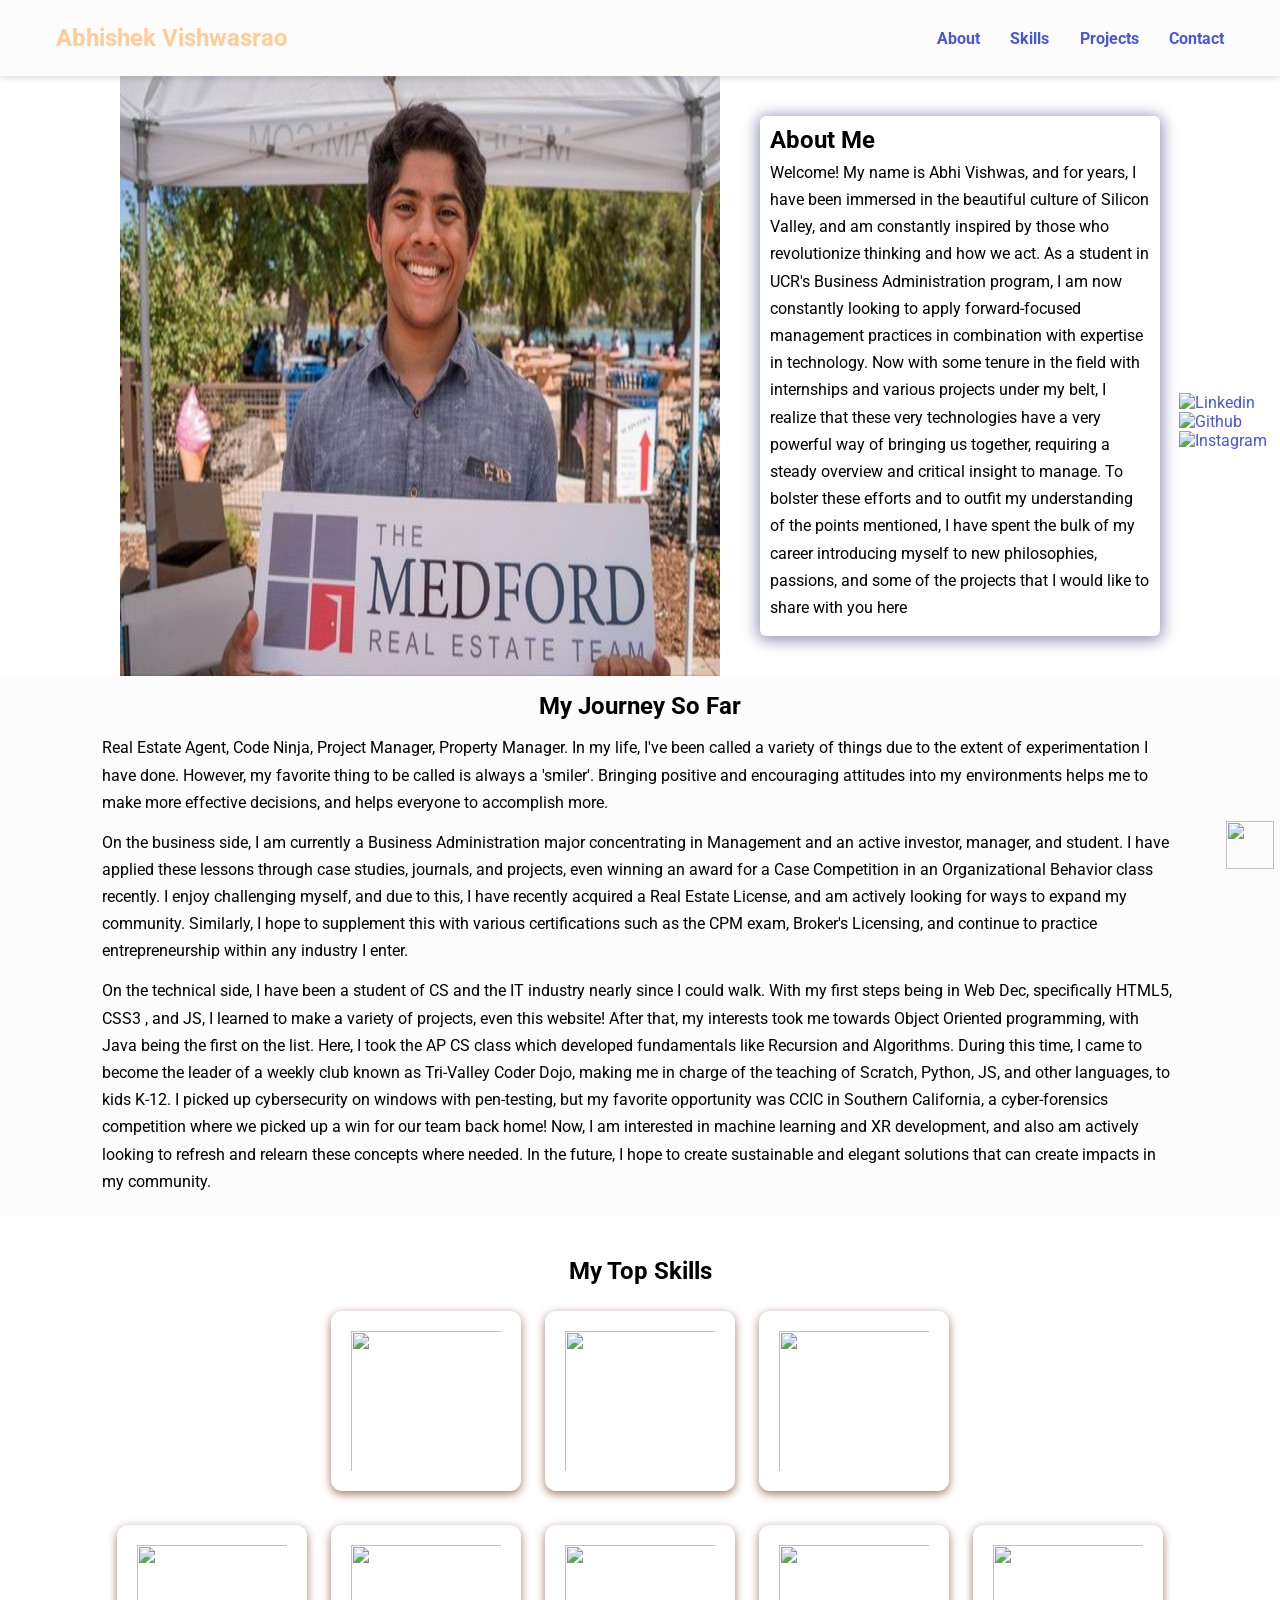
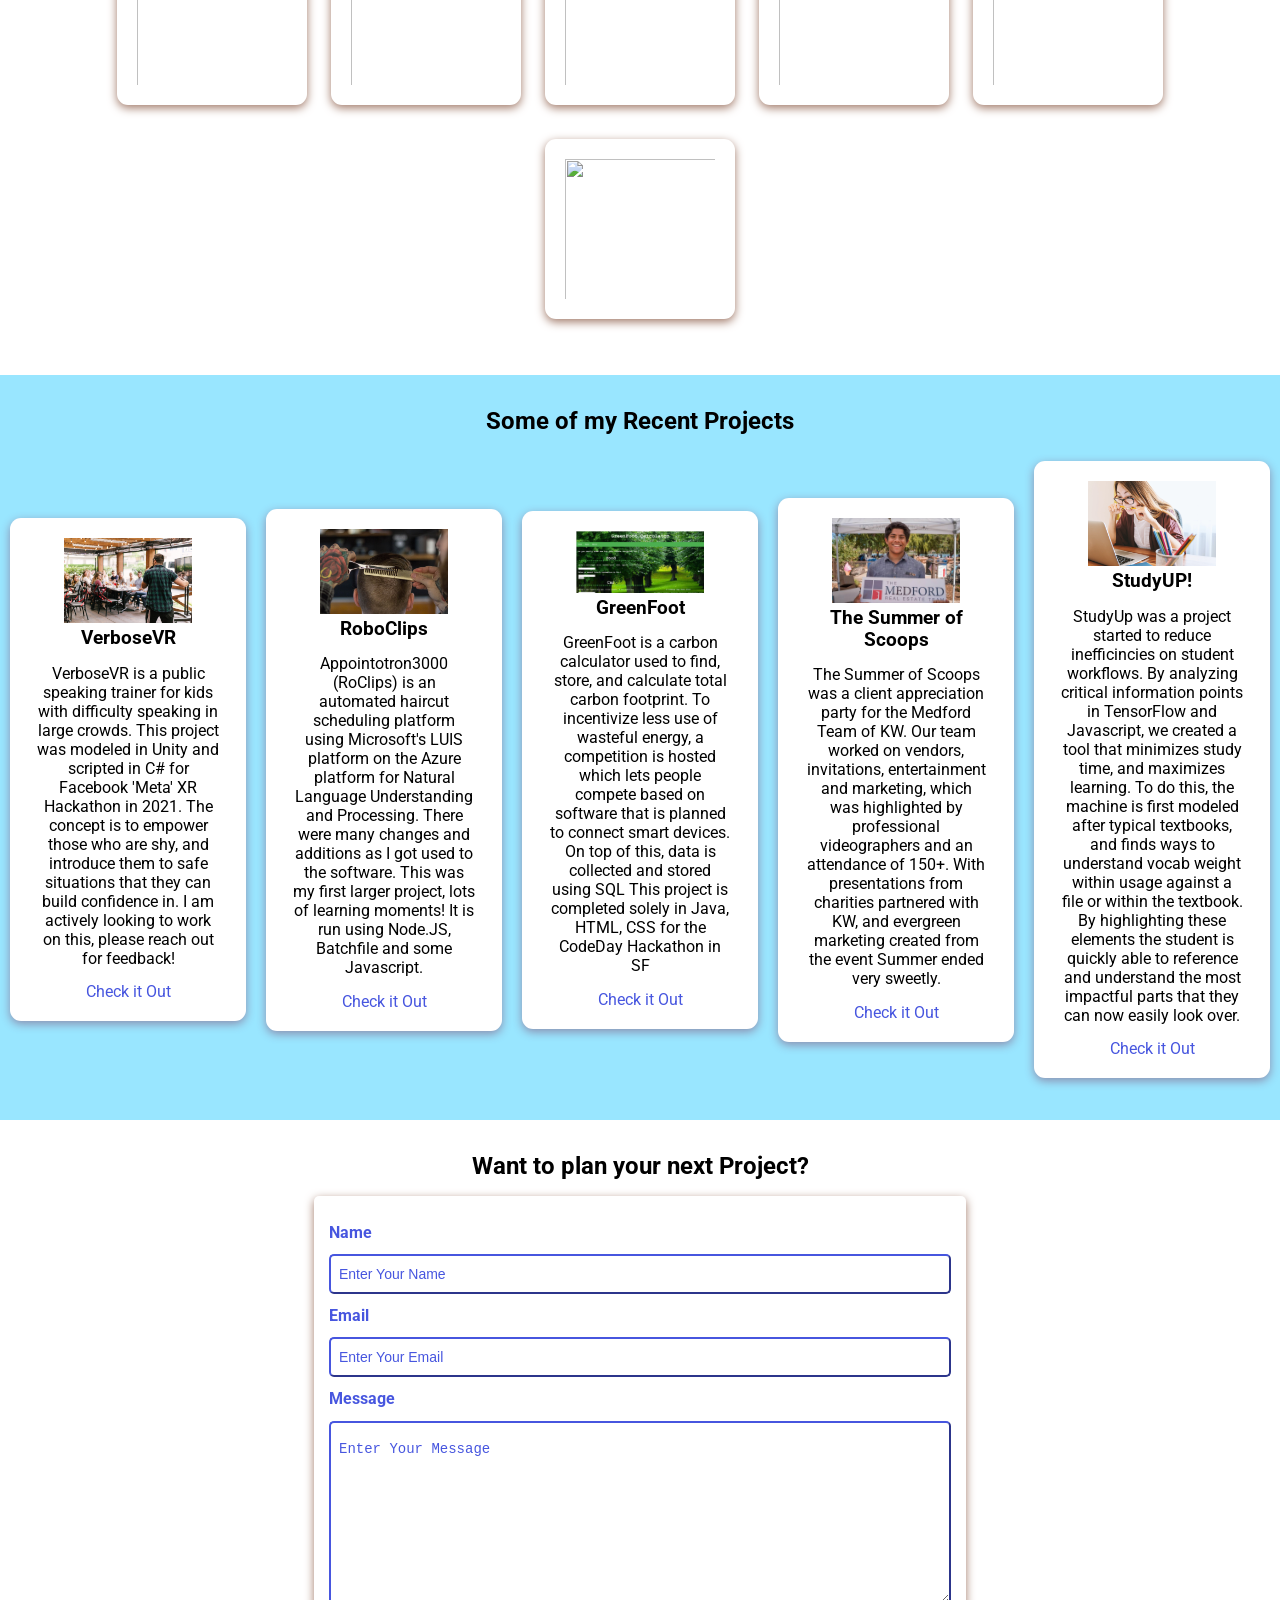
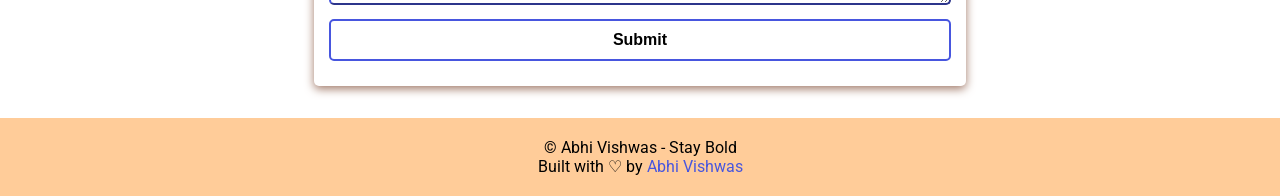
==== index.html @ b62ed326 "Update index.html" ====
<!DOCTYPE html>
<html lang="en">
  <head style="background-color:powderblue;>
    <meta charset="UTF-8" />
    <meta http-equiv="X-UA-Compatible" content="IE=edge" />
    <meta name="viewport" content="width=device-width, initial-scale=1.0" />
    <script src='https://kit.fontawesome.com/a076d05399.js' crossorigin='anonymous'></script>
    <script src="https://code.iconify.design/2/2.1.2/iconify.min.js"></script>

    <!--CSS Styles -->
    <link rel="stylesheet" href="assets/css/styles.css" />

    <!-- Favicons -->
    <link
      rel="apple-touch-icon"
      sizes="180x180"
      href="assets/icons/apple-touch-icon.png"
    />
    <link
      rel="icon"
      type="image/png"
      sizes = "32x32"
      href="assets/icons/ficon-32x32.png"
    />

    <!-- Animate CSS CDN -->
    <link
      rel="stylesheet"
      href="https://cdnjs.cloudflare.com/ajax/libs/animate.css/4.1.1/animate.min.css"
    />
    <title>Abhi Vishwas | Student @ UCR</title>
  </head>

  <body>
    <!-- Navbar -->
    <nav>
      <h1>Abhishek Vishwasrao</h1>
      <ul class="navigation">
        <li><a href="#about" class="nav-link">About</a></li>
        <li><a href="#skills" class="nav-link">Skills</a></li>
        <li><a href="#projects" class="nav-link">Projects</a></li>
        <li><a href="#contact" class="nav-link">Contact</a></li>
      </ul>
      <button class="burger-menu" id="burger-menu">
        <ion-icon class="bars" name="menu-outline"></ion-icon>
        <!-- <ion-icon class="times" name="close-outline"></ion-icon> -->
      </button>
    </nav>

    <!-- Hero Section -->
    <section class="hero" id="about">
      <img
        src="assets/images/meford.jpeg"
        alt="I wish you could see!"
        loading="lazy"
        class="hero-img"
      />
      <div class="bio animate__animated animate__shakeX">
        <h2 class="bio-title">About Me</h2>
        <p class="bio-text">
          Welcome! My name is Abhi Vishwas, and for years, I have been immersed in the beautiful culture of Silicon Valley, and am constantly inspired by those who revolutionize thinking and how we act. 
          As a student in UCR's Business Administration program, I am now constantly looking to apply forward-focused management practices in combination with expertise in technology. 
          Now with some tenure in the field with internships and various projects under my belt, I realize that these very technologies have a very powerful way of bringing us together, requiring a steady overview and critical insight to manage. 
          To bolster these efforts and to outfit my understanding of the points mentioned, I have spent the bulk of my career introducing myself to new philosophies, passions, and some of the projects that I would like to share with you here
        </p>
      </div>
    </section>

    <!-- More about -->
    <section class="more-about">
      <h2>My Journey So Far</h2>
      <p>
        Real Estate Agent, Code Ninja, Project Manager, Property Manager. In my life, I've been called a variety of things due to the extent of experimentation I have done.
        However, my favorite thing to be called is always a 'smiler'. Bringing positive and encouraging attitudes into my environments helps me to make more effective decisions, and helps everyone to accomplish more.  
      </p>
      <p>
        On the business side, I am currently a Business Administration major concentrating in Management and an active investor, manager, and student. 
        I have applied these lessons through case studies, journals, and projects, even winning an award for a Case Competition in an Organizational Behavior class recently. I enjoy challenging myself, and due to this, I have recently acquired a Real Estate License, and am actively looking for ways to expand my community. Similarly, I hope to supplement this with various certifications such as the CPM exam, Broker's Licensing, and continue to practice entrepreneurship within any industry I enter.

      </p>
      <p>
        On the technical side, I have been a student of CS and the IT industry nearly since I could walk. With my first steps being in 
        Web Dec, specifically HTML5, CSS3 , and JS, I learned to make a variety of projects, even this website! After that, my interests
        took me towards Object Oriented programming, with Java being the first on the list. Here, I took the AP CS class which 
        developed fundamentals like Recursion and Algorithms. During this time, I came to become the leader of a weekly club 
        known as Tri-Valley Coder Dojo, making me in charge of the teaching of Scratch, Python, JS, and other languages, to kids K-12.
        I picked up cybersecurity on windows with pen-testing, but my favorite opportunity was CCIC in Southern California, a cyber-forensics competition where we picked up a win for our team back home! 
        Now, I am interested in machine learning and XR development, and also am actively looking to refresh and relearn these concepts where needed. In the future, I hope to create sustainable and elegant solutions that can create impacts in my community.
  
      </p>
    </section>

    <!-- Skills section -->
    <section class="skills" id="skills">
      <h2 class="skill-header">My Top Skills</h2>

      <div class="skills-wrapper">
        <div class="first-set animate__animated animate__pulse">
                                                               
          <img
            src="assets/icons/icons8-html-5.svg"
            alt=""
            loading="lazy"
            class="icon icon-card" />
                                  
          <img
            src="https://img.icons8.com/color/144/000000/python--v2.png"
            alt= ""
            loading="lazy"
            class="icon icon-card" />
                                  
          <img
            src= "assets/icons/icons8-javascript.svg"
            alt=""
            loading="lazy"
            class="icon icon-card" />
        </div>

        <div class="second-set animate__animated animate__pulse">
          <img
            src= "assets/icons/icons8-bootstrap.svg"
            alt=""
            loading="lazy"
            class="icon icon-card" />
                                  
                                  
          <img
            src="https://img.icons8.com/dusk/128/000000/unity.png"
            alt= ""
            loading="lazy"
            class="icon icon-card" />
                                  
          <img
            src="https://img.icons8.com/color/144/000000/nodejs.png"
            alt= ""
            loading="lazy"
            class="icon icon-card" />                       
                                  
          <img
            src="assets/icons/icons8-git.svg"
            alt=""
            loading="lazy"
            class="icon icon-card" />
          
          <img
            src="https://img.icons8.com/external-inipagistudio-lineal-color-inipagistudio/64/000000/external-real-estate-town-neighborhood-inipagistudio-lineal-color-inipagistudio.png"
            alt=""
            loading="lazy"
            class="icon icon-card" />
                                  
          <img
            src="https://img.icons8.com/external-icongeek26-outline-gradient-icongeek26/64/000000/external-vr-technology-virtual-reality-icongeek26-outline-gradient-icongeek26.png"
            alt= ""
            loading="lazy"
            class="icon icon-card" />
              
        </div>
      </div>
    </section>

    <!-- Projects section -->
    <section class="projects" id="projects">
      <h2 class="projects-title">Some of my Recent Projects</h2>
      <div class="projects-container">
        
        <div class="project-container project-card">
          <img
            src="assets/images/verbose.jpg"
            alt="expense-tracker"
            loading="lazy"
            class="project-pic"
          />
          <h3 class="project-title">VerboseVR</h3>
          <p class="project-details">
            VerboseVR is a public speaking trainer for kids with difficulty 
            speaking in large crowds. This project was modeled in Unity and 
            scripted in C# for Facebook 'Meta' XR Hackathon in 2021. The concept
            is to empower those who are shy, and introduce them to safe situations that they can 
            build confidence in. I am actively looking to work on this, please reach out for feedback!
          </p>
          <a href="https://github.com/AbhiVishwas/VerboseVr" target="_blank" class="project-link">Check it Out</a>
        </div>
        
        <div class="project-container project-card">
          <img
            src="assets/images/roclips.jpg"
            alt="netflic-clone"
            loading="lazy"
            class="project-pic"
          />
          <h3 class="project-title">RoboClips</h3>
          <p class="project-details">
            Appointotron3000 (RoClips) is an automated haircut scheduling platform using 
            Microsoft's LUIS platform on the Azure platform for Natural Language Understanding
            and Processing. There were many changes and additions as I got used to the software.
            This was my first larger project, lots of learning moments! It is run using Node.JS, Batchfile and some Javascript. 
          </p>
          <a href="https://github.com/AbhiVishwas/Appointotron3000" target="_blank" class="project-link">Check it Out</a>
        </div>
        
        <div class="project-container project-card">
          <img
            src="assets/images/greenfoot.png"
            alt="greeny-earth"
            loading="lazy"
            class="project-pic"
          />
          <h3 class="project-title">GreenFoot</h3>
          <p class="project-details">
            GreenFoot is a carbon calculator used to find, store, and 
            calculate total carbon footprint. To incentivize less use
            of wasteful energy, a competition is hosted which lets people
            compete based on software that is planned to connect smart devices. On top of this, data is collected and stored using SQL
            This project is completed solely in Java, HTML, CSS for the CodeDay Hackathon in SF
          </p>
          <a href="https://github.com/AbhiVishwas/GreenFoot" target="_blank" class="project-link">Check it Out</a>
          </div>
        
          <div class="project-container project-card">
          <img
            src="assets/images/meford.jpeg"
            alt="Medford Team, Click Link!"
            loading="lazy"
            class="project-pic"
          />
          <h3 class="project-title">The Summer of Scoops</h3>
          <p class="project-details">
            The Summer of Scoops was a client appreciation party for the Medford Team of KW.
            Our team worked on vendors, invitations, entertainment and marketing, which was highlighted by professional videographers and an attendance of 150+.
            With presentations from charities partnered with KW, and evergreen marketing created from the event
            Summer ended very sweetly.
          </p>
          <a href="https://vimeo.com/357138517" target="_blank" class="project-link">Check it Out</a>
          </div>
                                                                                    
          <div class="project-container project-card">
          <img
            src="assets/images/studyup.jpg"
            alt="studyup!"
            loading="lazy"
            class="project-pic"
          />
          <h3 class="project-title">StudyUP!</h3>
          <p class="project-details">
            StudyUp was a project started to reduce inefficincies on student workflows. By analyzing critical information points 
            in TensorFlow and Javascript, we created a tool that minimizes study time, and maximizes learning. To do this, the machine 
            is first modeled after typical textbooks, and finds ways to understand vocab weight within usage against a file or within the textbook. By highlighting these elements
            the student is quickly able to reference and understand the most impactful parts that they can now easily look over.                     
          </p>
          <a href="https://github.com/AbhiVishwas/StudyUp" target="_blank" class="project-link">Check it Out</a>
          </div>                                                                          
                                                                                    
      </div>
    </section>

    <!-- Contact section -->
    <section class="contact" id="contact">
      <h2>Want to plan your next Project?</h2>
      <div class="contact-form-container">
        <div class="contact-form">
          <form action="https://formspree.io/f/xyylnggw" method="POST">
            <div class="form-control">
              <label for="name">Name</label>
              <input
                type="text"
                id="name"
                name="sender-name"
                placeholder="Enter Your Name"
                class="input-field"
                required
              />
            </div>
            <div class="form-control">
              <label for="email">Email</label>
              <input
                type="email"
                id="email"
                name="sender-email"
                placeholder="Enter Your Email"
                class="input-field"
                required
              />
            </div>
            <div class="form-control">
              <label for="message">Message</label>
              <textarea
                id="message"
                cols="60"
                rows="10"
                placeholder="Enter Your Message"
                name="message"
                class="input-field"
                required
              ></textarea>
            </div>
            <input
              type="submit"
              value="Submit"
              id="submit-btn"
              class="submit-btn"
            />
          </form>
        </div>
      </div>
    </section>

    <!-- Social accounts - Fixed to the right -->
    <div class="socials">
      
      <a href="https://www.linkedin.com/in/abhivishwas/" target="_blank"
        ><img
          src="assets/icons/icons8-linkedin-circled.gif"
          alt="Linkedin"
          loading="lazy"
          class="socicon"
      /></a>
      <a href="https://github.com/AbhiVishwas" target="_blank"
        ><img src="assets/icons/icons8-github.gif" alt="Github" class="socicon"
      /></a>
      <a href="https://www.instagram.com/abhiisking80/" target="_blank"
        ><img
          src="assets/icons/icons8-instagram.gif"
          alt="Instagram"
          loading="lazy"
          class="socicon"
      /></a>
      
    </div>
    

    <!-- Scroll to top -->
    <i class="scroll-up" id="scroll-up"
      ><img
        src="assets/icons/icons8-upward-arrow.gif"
        class="socicon up-arrow"
        alt=""
    /></i>

    <!-- Footer section -->
    <footer>
      <p class="copy">&copy; Abhi Vishwas - Stay Bold</p>
      <p class="copy">
        Built with &#x2661; by
        <a href="https://abhivishwas.github.io/#" target="_blank"
          >Abhi Vishwas</a
        >
      </p>
    </footer>

    <!-- Website scripts -->
    <script src="assets/js/app.js"></script>

    <!-- Ion icons scripts -->
    <script
      type="module"
      src="https://unpkg.com/ionicons@5.5.2/dist/ionicons/ionicons.esm.js"
    ></script>
    <script
      nomodule
      src="https://unpkg.com/ionicons@5.5.2/dist/ionicons/ionicons.js"
    ></script>
  </body>
</html>
---- assets/css/styles.css ----
@import url("https://fonts.googleapis.com/css2?family=Roboto:ital,wght@0,400;0,900;1,700&display=swap");

/* Variables */
:root {
  --font-family: "Roboto", sans-serf;
  --normal-font: 400;
  --bold-font: 700;
  --bolder-font: 900;
  --bg-color: #fcfcfc;
  --primary-color: #4756df;
  --secondary-color: #ff7235;
  --primary-shadow: #8b8eaf;
  --secondary-shadow: #a17a69;
  --bottom-margin: 0.5rem;
  --bottom-margin-2: 1rem;
  --line-height: 1.7rem;
  --transition: 0.3s;
}
/* Variables end */

html {
  scroll-behavior: smooth;
}

/* CSS Resets */
* {
  margin: 0;
  padding: 0;
  box-sizing: border-box;
  /* border: 2px solid red; */
}

ul {
  list-style-type: none;
}

a {
  text-decoration: none;
  color: var(--primary-color);
}

a:hover {
  color: var(--secondary-color);
}

body {
  font-family: var(--font-family);
}

section {
  /* max-width: 1100px;
  margin: auto; */
}

/* CSS Resets end */

/* Navbar */
nav {
  position: sticky;
  top: 0;
  left: 0;
  z-index: 1;
  display: flex;
  align-items: center;
  justify-content: space-between;
  padding: 1.5rem 3.5rem;
  background-color: var(--bg-color);
  box-shadow: 0 3px 5px rgba(0, 0, 0, 0.1);
}

nav h1 {
  color: #ffcc99;
}

nav a {
  color: var(--primary-color);
  transition: var(--transition);
}
nav a:hover {
  color: var(--secondary-color);
  border-bottom: 2px solid var(--secondary-color);
}

nav ul {
  display: flex;
  gap: 1.9rem;
}

nav ul li {
  font-weight: var(--bold-font);
}

.burger-menu {
  color: var(--primary-color);
  font-size: 2rem;
  border: 0;
  background-color: transparent;
  cursor: pointer;
  display: none;
}
/* Navbar ends */

/* Hero section */
.hero {
  display: flex;
  align-items: center;
  justify-content: center;
  gap: 2.5rem;
  max-width: 68.75rem;
  margin: auto;
}

.hero img {
  height: 37.5rem;
  width: 37.5rem;
}

.bio {
  width: 25rem;
  padding: 0.625rem;
  border-radius: 6px;
  box-shadow: 0px 2px 15px 2px var(--primary-shadow);
}

.bio h1 {
  margin-bottom: var(--bottom-margin);
}

.bio p {
  line-height: var(--line-height);
  padding: 0.3rem 0;
}
/* Hero section ends */

/* More about */
.more-about {
  background-color: var(--bg-color);
  padding: 1rem 6rem;
}

.more-about h2 {
  margin-bottom: var(--bottom-margin);
  text-align: center;
}

.more-about p {
  line-height: var(--line-height);
  padding: 0.4rem;
}
/* More about ends */

/* Skills section */
.skills {
  max-width: 68.75rem;
  margin: auto;
  text-align: center;
  margin-top: 2.5rem;
}

.skill-header {
  margin-bottom: 1rem;
}

.skills-wrapper img {
  padding: 1.25rem;
}

.icon {
  width: 11.875rem;
  height: 11.25rem;
}
/* Skills section ends */

/* Projects section */
.projects {
  background-color: #99e6ff;
  padding: 32px 0;
  margin-top: 2rem;
}

.project-pic {
  width: 65%;
  height: 60%;
}

.projects-container {
  display: flex;
  align-items: center;
  justify-content: center;
}

.projects-title {
  text-align: center;
  margin-bottom: 1rem;
}

.project-container {
  text-align: center;
  width: 21.875rem;
  padding: 1rem;
}

.project-container p {
  padding: 0.4rem;
}

.project-title {
  margin-bottom: var(--bottom-margin);
}

.project-details {
  margin-bottom: var(--bottom-margin);
}

/* Projects section ends */

/* Contacts section */
.contact {
  margin-top: 2rem;
}

.contact h2 {
  text-align: center;
  margin-bottom: var(--bottom-margin-2);
}

.contact-form-container {
  max-width: 40.75rem;
  margin: 0 auto;
  padding: 0.938rem;
  border-radius: 5px;
  box-shadow: 0 3px 10px var(--secondary-shadow);
}

.contact-form-container label {
  line-height: 2.7em;
  font-weight: var(--bold-font);
  color: var(--primary-color);
}

.contact-form-container textarea {
  min-height: 6.25rem;
  font-size: 14px;
}

.contact-form-container .input-field {
  width: 100%;
  padding-top: 10px;
  padding-bottom: 10px;
  border-radius: 5px;
  border: none;
  border: 2px outset var(--primary-color);
  font-size: 0.875rem;
  outline: none;
}

.input-field::placeholder {
  padding: 0.5rem;
  color: var(--primary-color);
}

.submit-btn {
  width: 100%;
  padding: 10px;
  margin: 10px 0;
  background-color: #fff;
  border: 2px solid var(--primary-color);
  border-radius: 5px;
  font-size: 1rem;
  font-weight: var(--bold-font);
  transition: var(--transition);
}

.submit-btn:hover {
  background-color: var(--primary-color);
  border: 2px solid var(--primary-color);
  cursor: pointer;
}
/* Contacts section ends */

/* Social buttons */
.socials {
  display: flex;
  flex-direction: column;
  position: fixed;
  right: 1%;
  bottom: 50%;
}

.socicon {
  width: 2rem;
  height: 2rem;
}
/* Social button ends */

/* Scroll to top button */
.scroll-up {
  position: fixed;
  right: 0.5%;
  bottom: 3%;
  cursor: pointer;
}

.up-arrow {
  width: 3rem;
  height: 3rem;
}
/* Scroll to top button ends */

/* Footer section */
footer {
  background-color: #ffcc99;
  padding: 1.25rem;
  text-align: center;
  margin: 2rem 0 0;
}
/* Footer section ends */

/* General (utilities) */
.icon-card {
  background-color: #fff;
  border-radius: 11px;
  box-shadow: 0 3px 10px var(--secondary-shadow);
  padding: 20px;
  margin: 10px;
}

.project-card {
  background-color: #fff;
  border-radius: 11px;
  box-shadow: 0 3px 10px var(--primary-shadow);
  padding: 20px;
  margin: 10px;
}

/* Media queries for responsiveness */
@media screen and (max-width: 720px) {
  nav {
    padding: 1.5rem 1rem;
  }
  nav ul {
    position: fixed;
    background-color: var(--bg-color);
    flex-direction: column;
    top: 86px;
    left: 10%;
    width: 80%;
    text-align: center;
    transform: translateX(120%);
    transition: transform 0.5s ease-in;
  }

  nav ul li {
    margin: 8px;
  }

  .burger-menu {
    display: block;
  }

  nav ul.show {
    transform: translateX(0);
  }

  .hero {
    margin-top: -4rem;
    flex-direction: column;
    gap: 0;
  }

  .hero img {
    height: 37.5rem;
    width: 30rem;
  }

  .bio {
    margin-top: -7rem;
    width: 20.5rem;
  }

  .more-about {
    margin-top: 2rem;
    padding: 1rem 3.5rem;
  }

  .more-about h2 {
    text-align: center;
  }

  .more-about p {
    text-align: justify;
  }

  .icon {
    width: 5.875rem;
    height: 5.25rem;
  }

  .projects-container {
    flex-direction: column;
  }

  .project-container {
    width: 20.875rem;
  }

  .contact-form-container {
    max-width: 23.75rem;
  }
}

@media screen and (max-width: 420px) {
  .hero img {
    height: 37.5rem;
    width: 23rem;
  }

  .bio {
    width: 18.3rem;
  }

  .project-container {
    width: 17.875rem;
  }

  .contact-form-container {
    max-width: 17.75rem;
  }
}
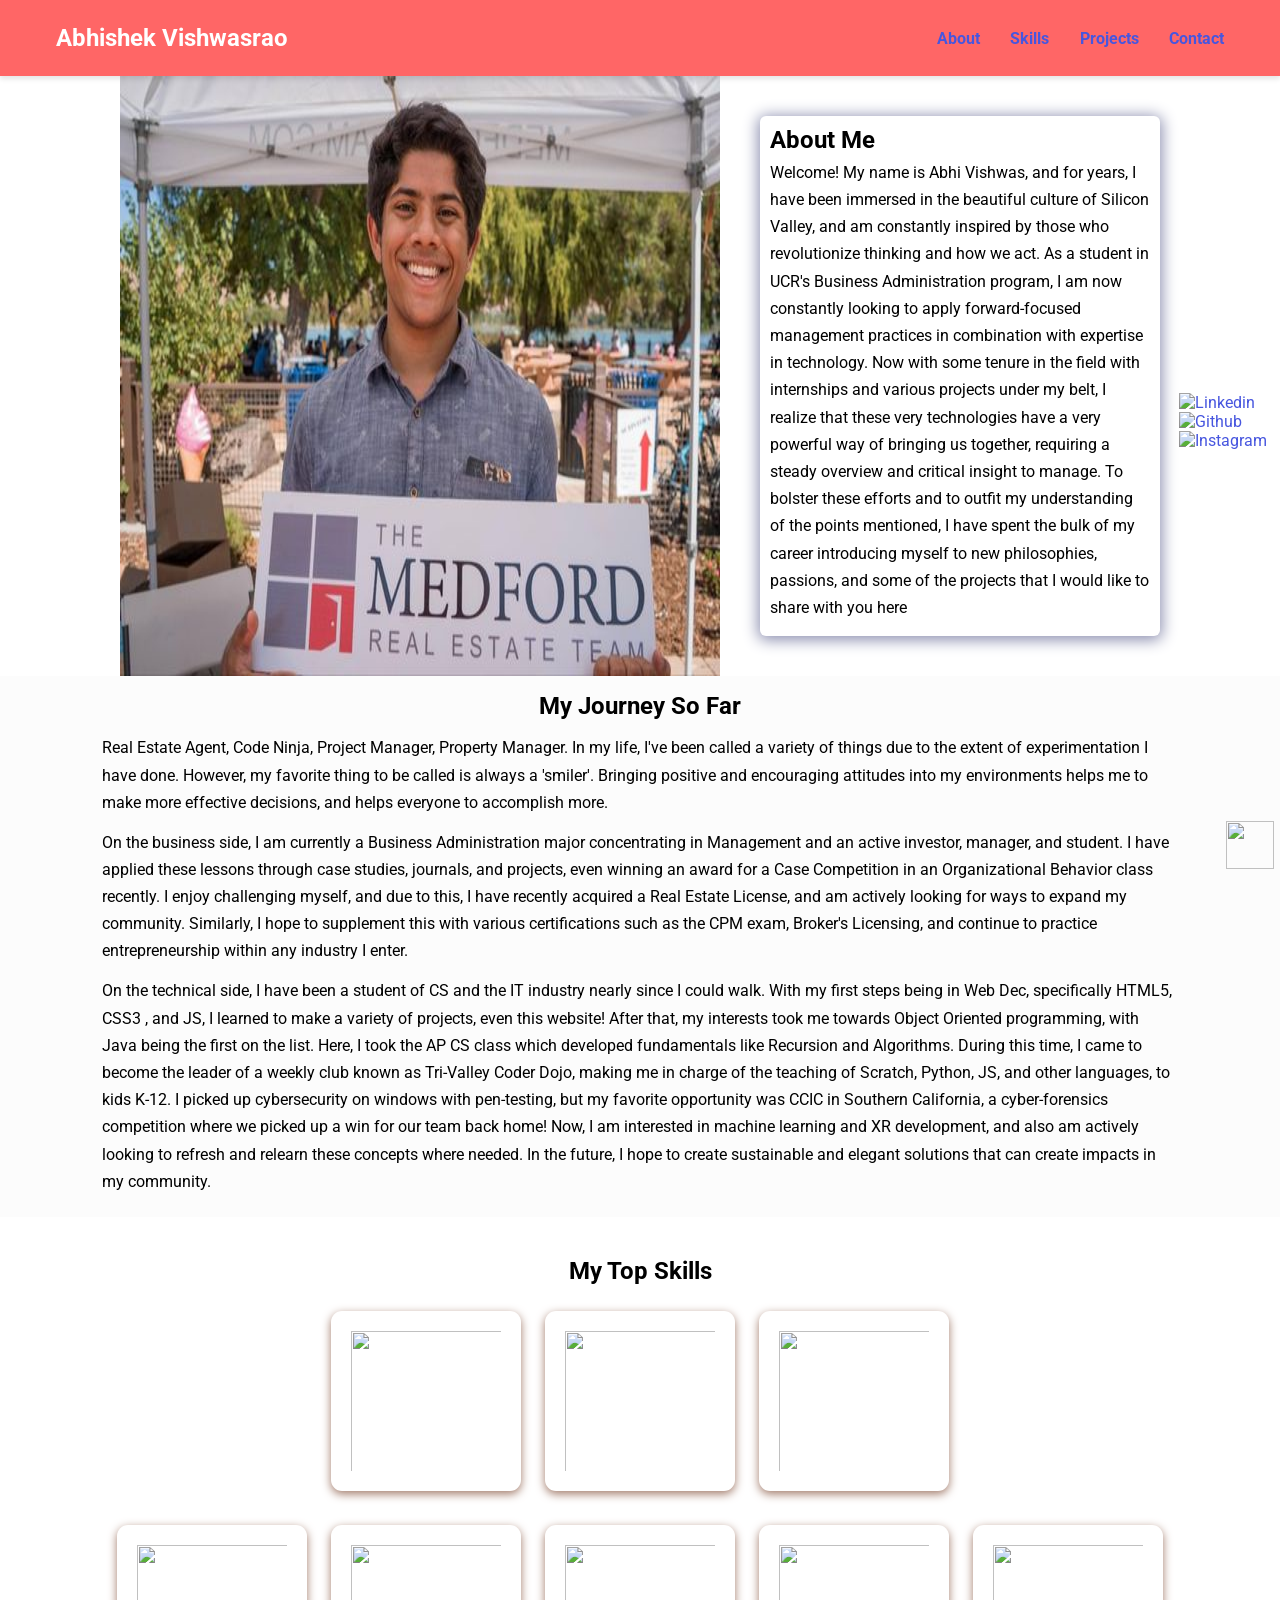
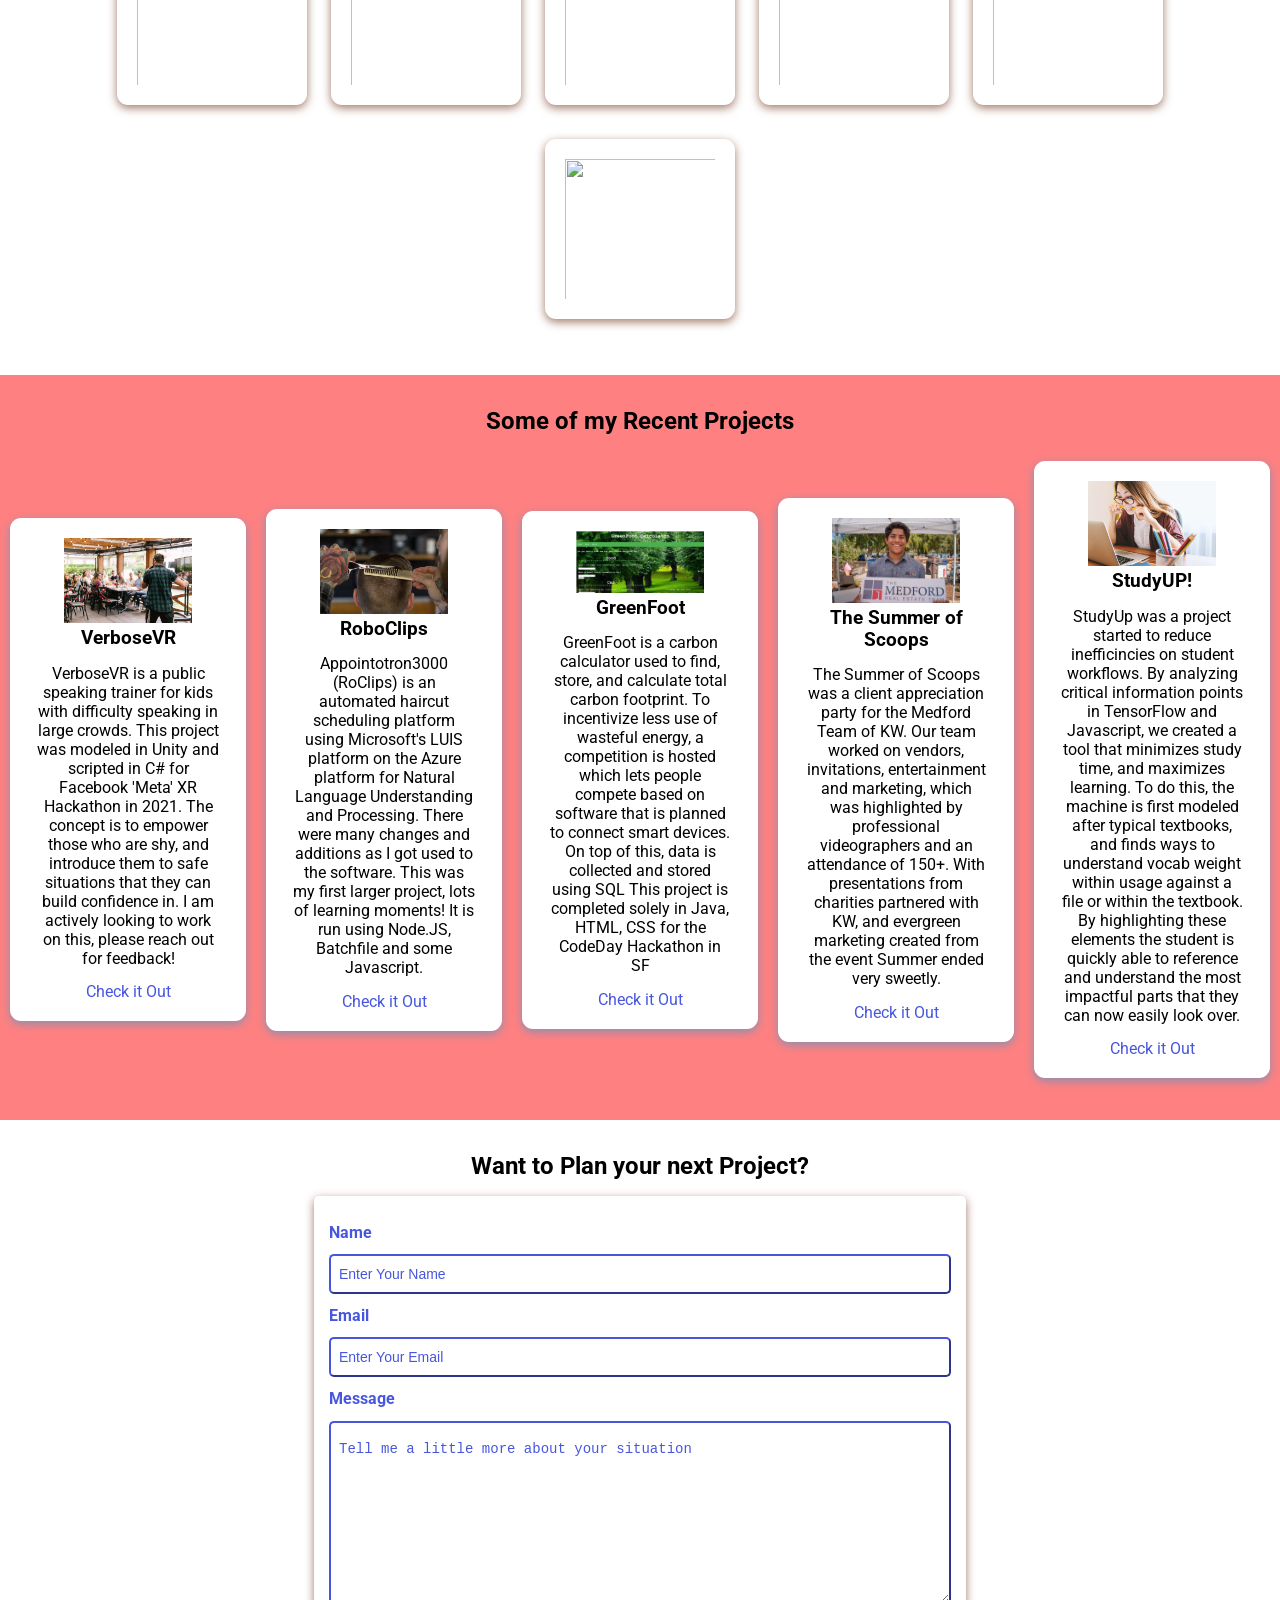
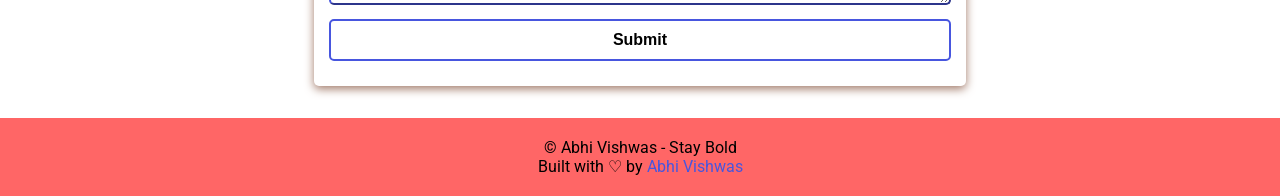
==== commit e9413142: "Update index.html" ====
--- a/index.html
+++ b/index.html
@@ -255,10 +255,10 @@
 
     <!-- Contact section -->
     <section class="contact" id="contact">
-      <h2>Want to plan your next Project?</h2>
+      <h2>Want to Plan your next Project?</h2>
       <div class="contact-form-container">
         <div class="contact-form">
-          <form action="https://formspree.io/f/xyylnggw" method="POST">
+          <form action="https://formspree.io/f/mgedaoao" method="POST">
             <div class="form-control">
               <label for="name">Name</label>
               <input
@@ -287,7 +287,7 @@
                 id="message"
                 cols="60"
                 rows="10"
-                placeholder="Enter Your Message"
+                placeholder="Tell me a little more about your situation"
                 name="message"
                 class="input-field"
                 required
--- a/assets/css/styles.css
+++ b/assets/css/styles.css
@@ -64,12 +64,12 @@
   align-items: center;
   justify-content: space-between;
   padding: 1.5rem 3.5rem;
-  background-color: var(--bg-color);
+  background-color: #ff6666;
   box-shadow: 0 3px 5px rgba(0, 0, 0, 0.1);
 }
 
 nav h1 {
-  color: #ffcc99;
+  color: #ffffff;
 }
 
 nav a {
@@ -173,7 +173,7 @@
 
 /* Projects section */
 .projects {
-  background-color: #99e6ff;
+  background-color: #ff8080;
   padding: 32px 0;
   margin-top: 2rem;
 }
@@ -309,7 +309,7 @@
 
 /* Footer section */
 footer {
-  background-color: #ffcc99;
+  background-color: #ff6666;
   padding: 1.25rem;
   text-align: center;
   margin: 2rem 0 0;
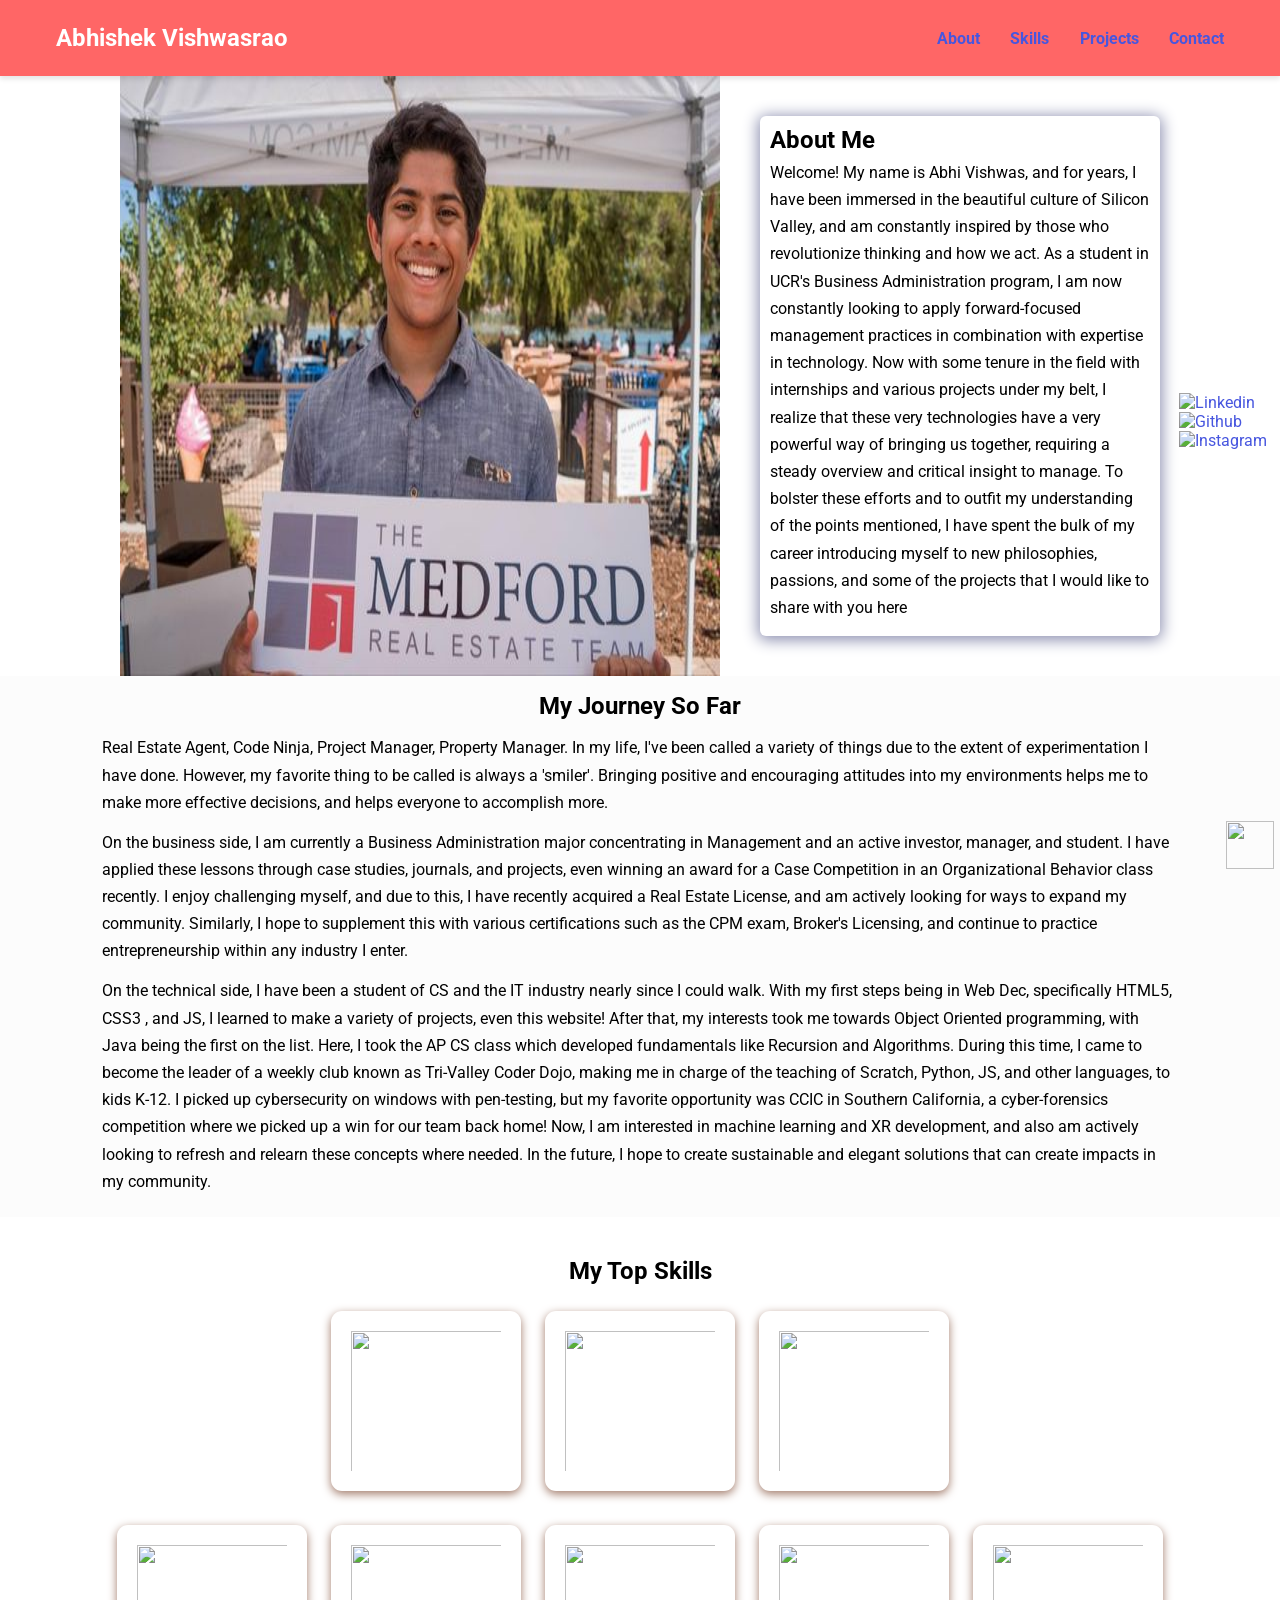
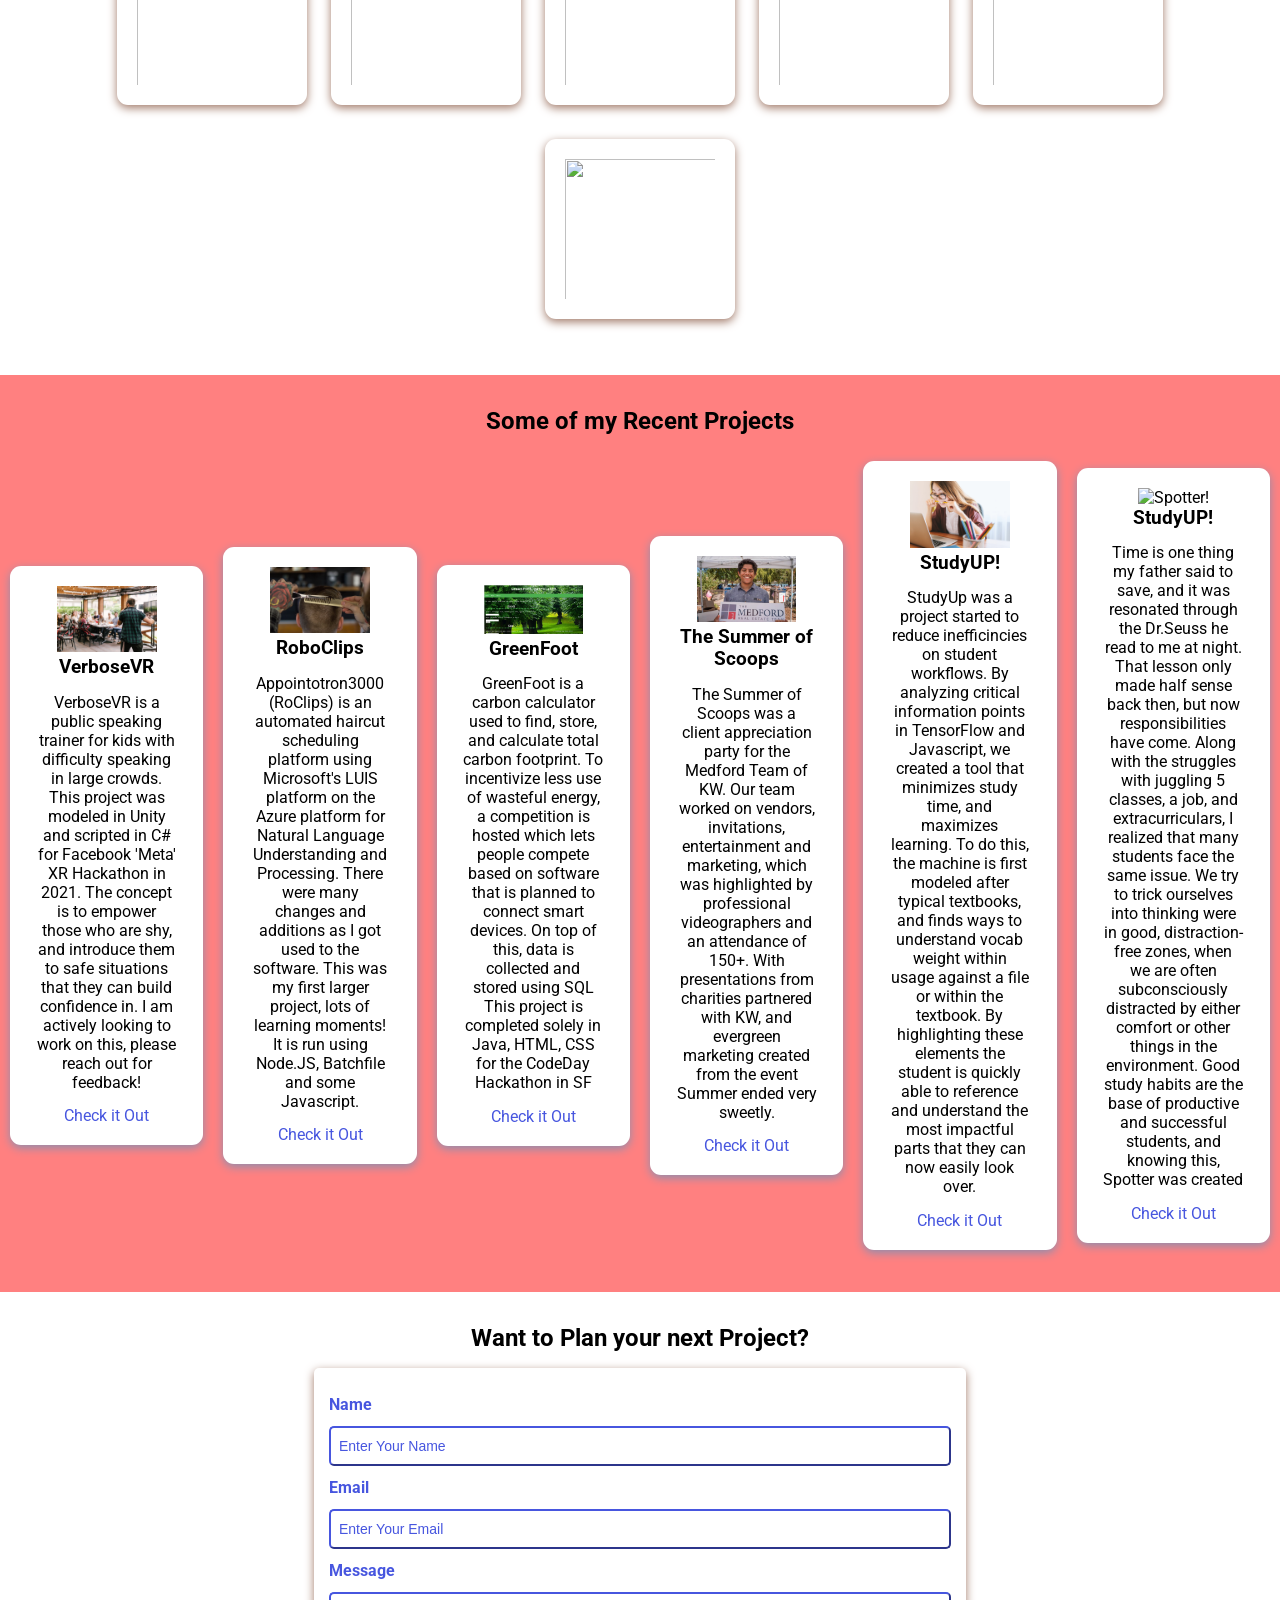
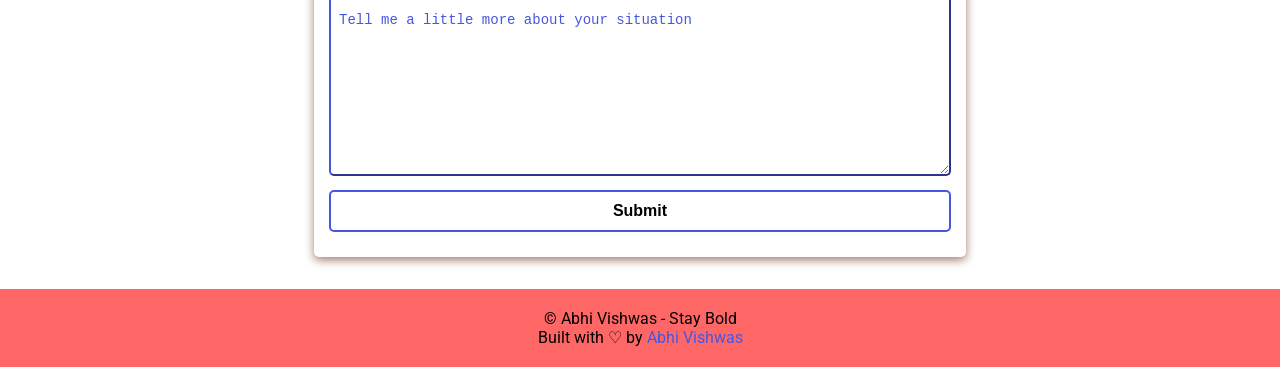
==== commit 7090addc: "Update index.html" ====
--- a/index.html
+++ b/index.html
@@ -248,7 +248,22 @@
             the student is quickly able to reference and understand the most impactful parts that they can now easily look over.                     
           </p>
           <a href="https://github.com/AbhiVishwas/StudyUp" target="_blank" class="project-link">Check it Out</a>
-          </div>                                                                          
+          </div>  
+         
+                                                                                               <div class="project-container project-card">
+          <img
+            src="assets/images/spotter.png"
+            alt="Spotter!"
+            loading="lazy"
+            class="project-pic"
+          />
+          <h3 class="project-title">StudyUP!</h3>
+          <p class="project-details">
+            Time is one thing my father said to save, and it was resonated through the Dr.Seuss he read to me at night. That lesson only made half sense back then, but now responsibilities have come. Along with the struggles with juggling 5 classes, a job, and extracurriculars, I realized that many students face the same issue. We try to trick ourselves into thinking were in good, distraction-free zones, when we are often subconsciously distracted by either comfort or other things in the environment. 
+            Good study habits are the base of productive and successful students, and knowing this, Spotter was created                    
+          </p>
+          <a href="https://app.flutterflow.io/run/ckyAOXlTRfjIbiOM3784" target="_blank" class="project-link">Check it Out</a>
+          </div>   
                                                                                     
       </div>
     </section>
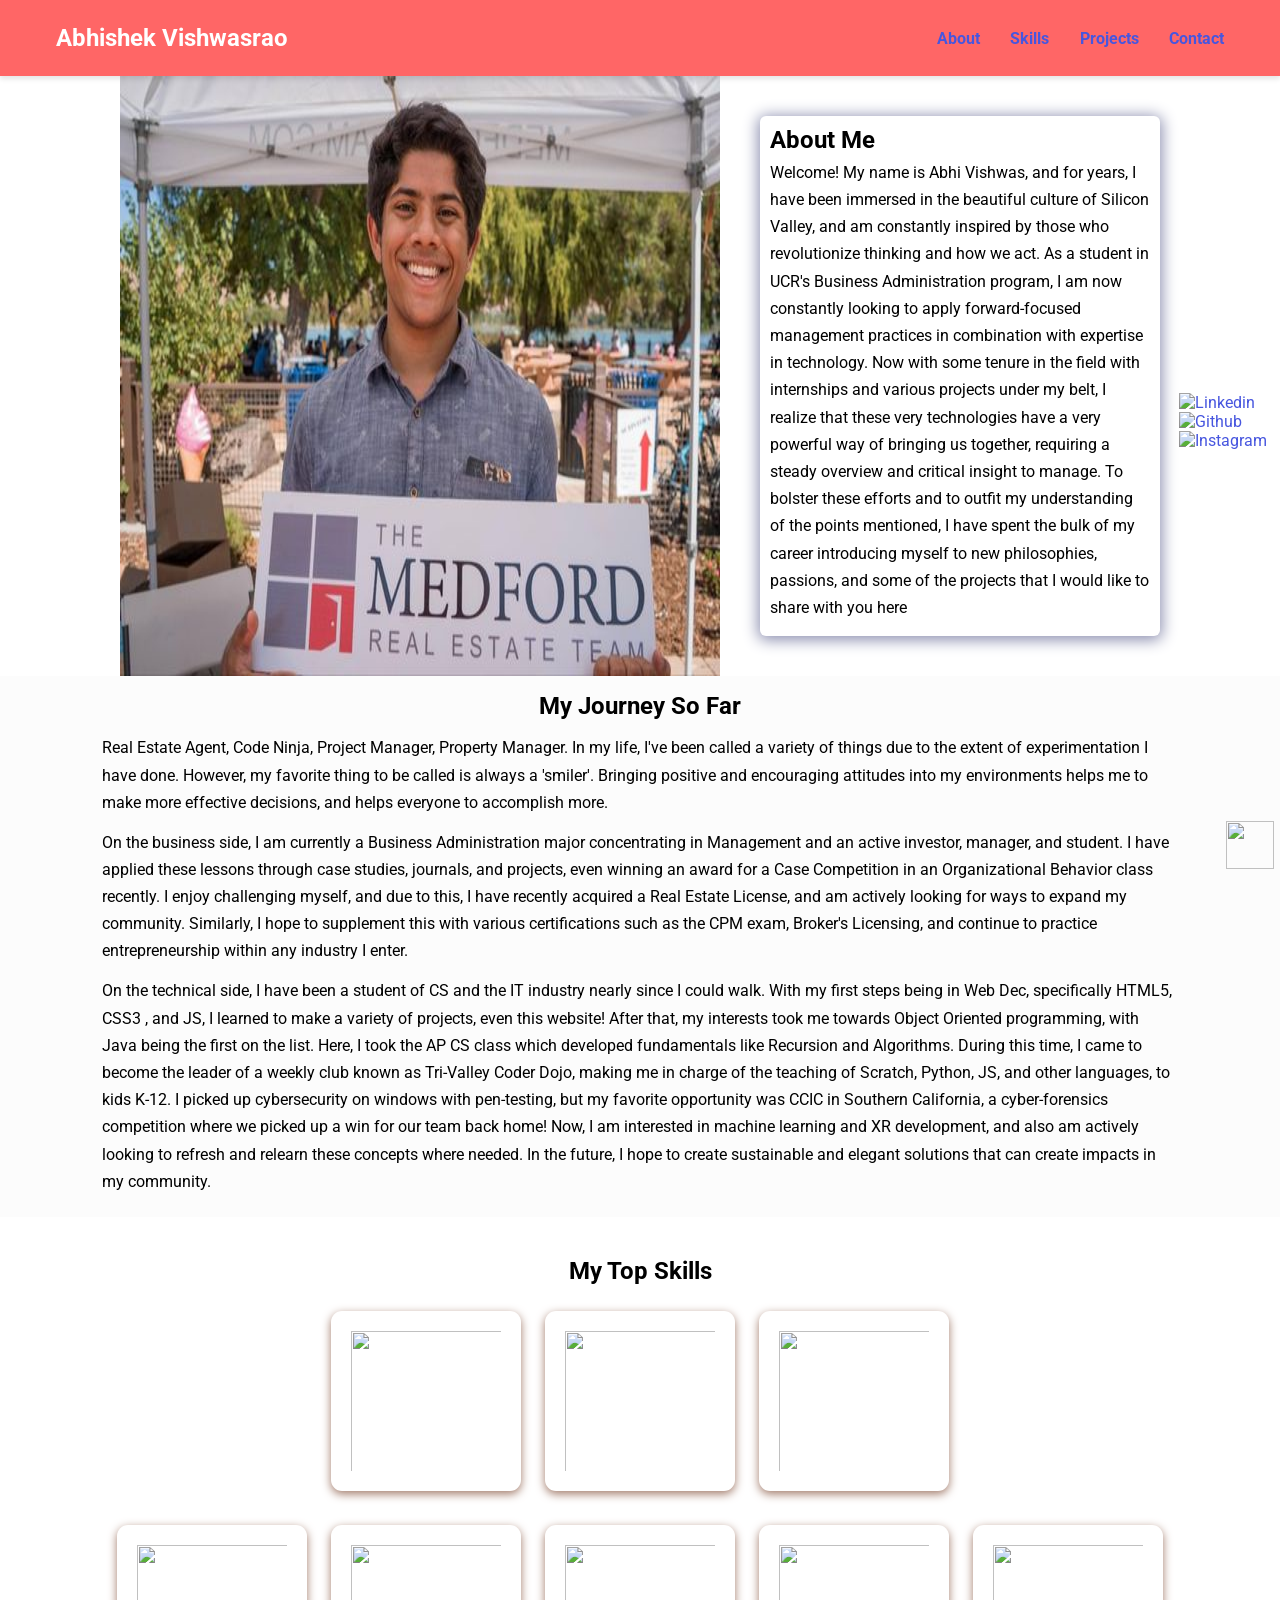
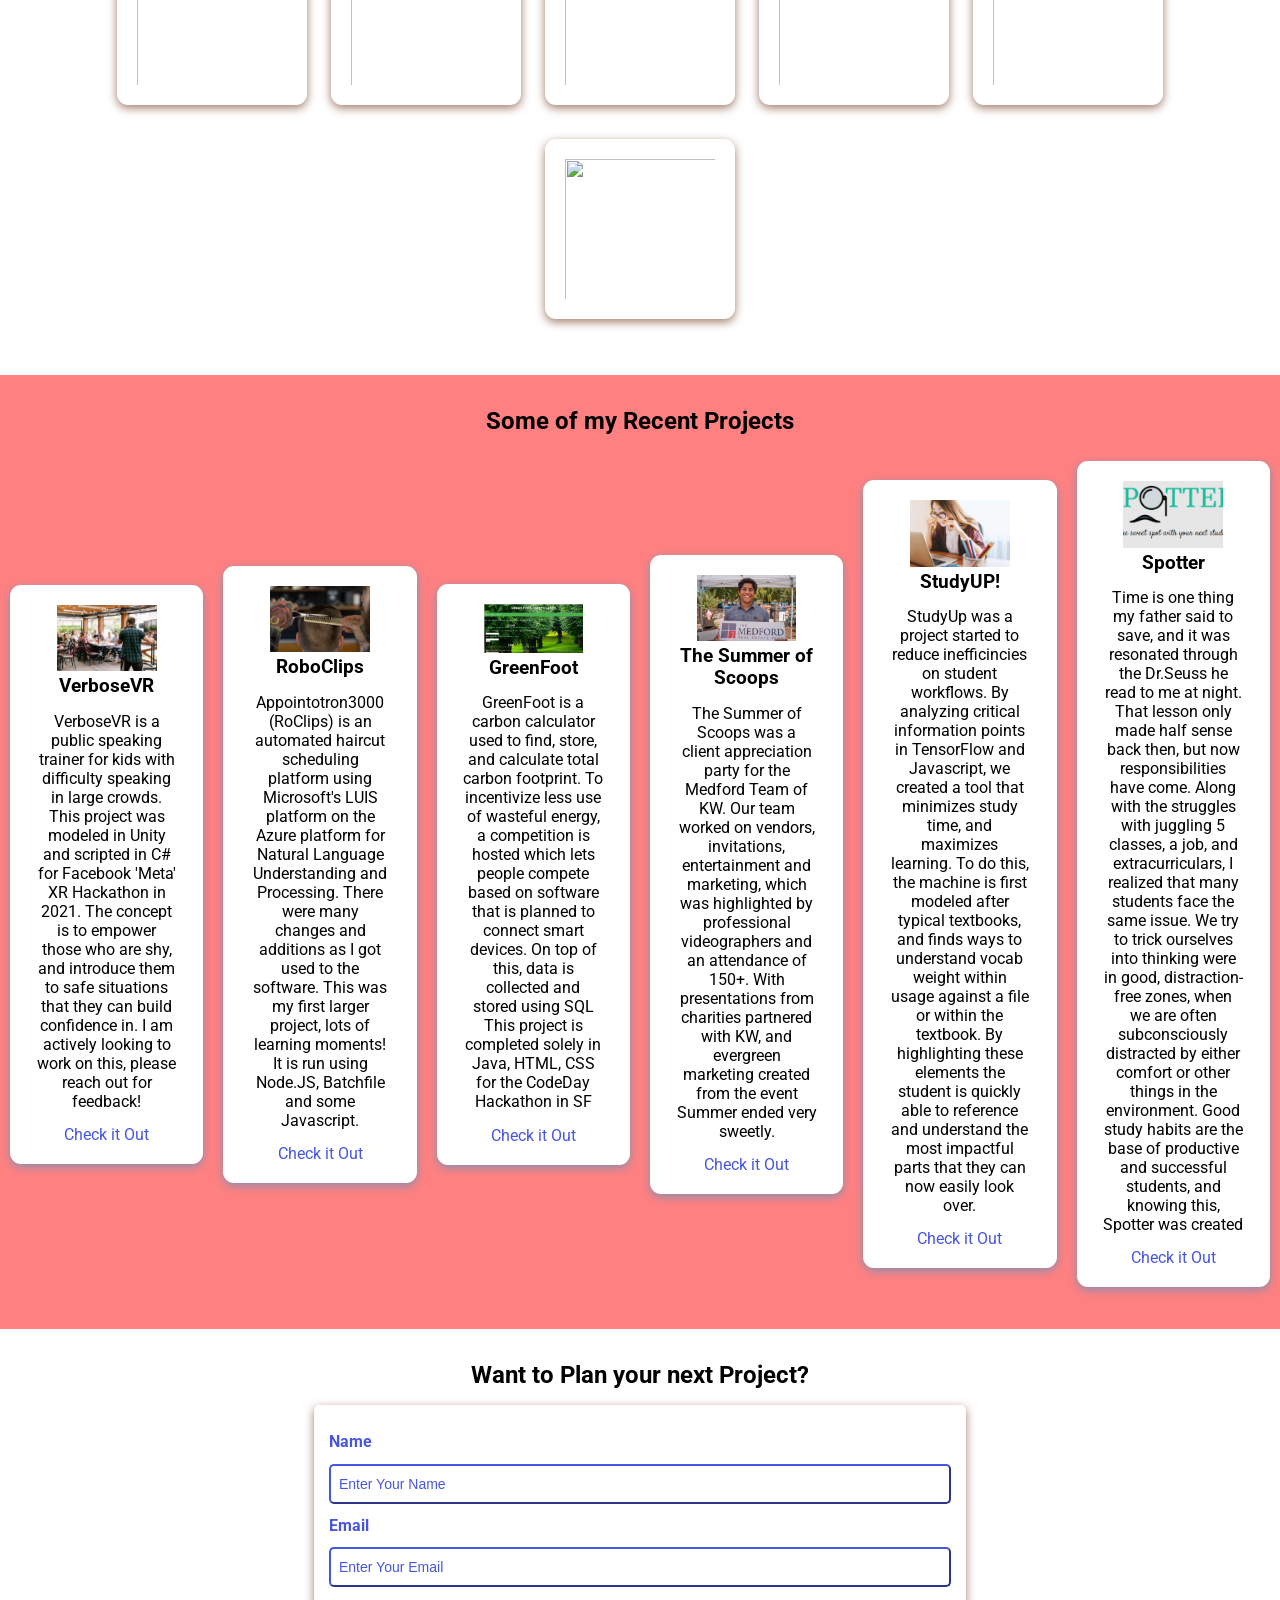
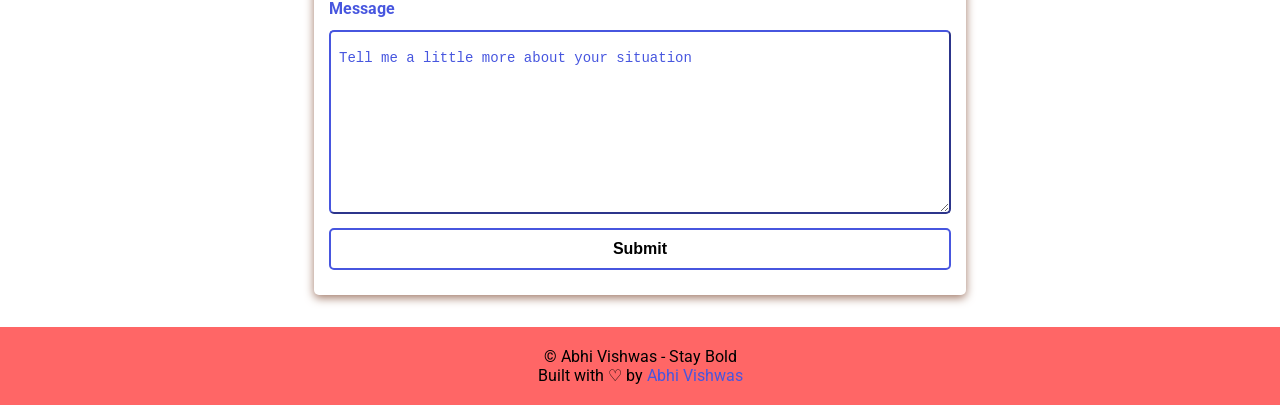
==== commit 70e4d729: "Update index.html" ====
--- a/index.html
+++ b/index.html
@@ -257,7 +257,7 @@
             loading="lazy"
             class="project-pic"
           />
-          <h3 class="project-title">StudyUP!</h3>
+          <h3 class="project-title">Spotter</h3>
           <p class="project-details">
             Time is one thing my father said to save, and it was resonated through the Dr.Seuss he read to me at night. That lesson only made half sense back then, but now responsibilities have come. Along with the struggles with juggling 5 classes, a job, and extracurriculars, I realized that many students face the same issue. We try to trick ourselves into thinking were in good, distraction-free zones, when we are often subconsciously distracted by either comfort or other things in the environment. 
             Good study habits are the base of productive and successful students, and knowing this, Spotter was created                    
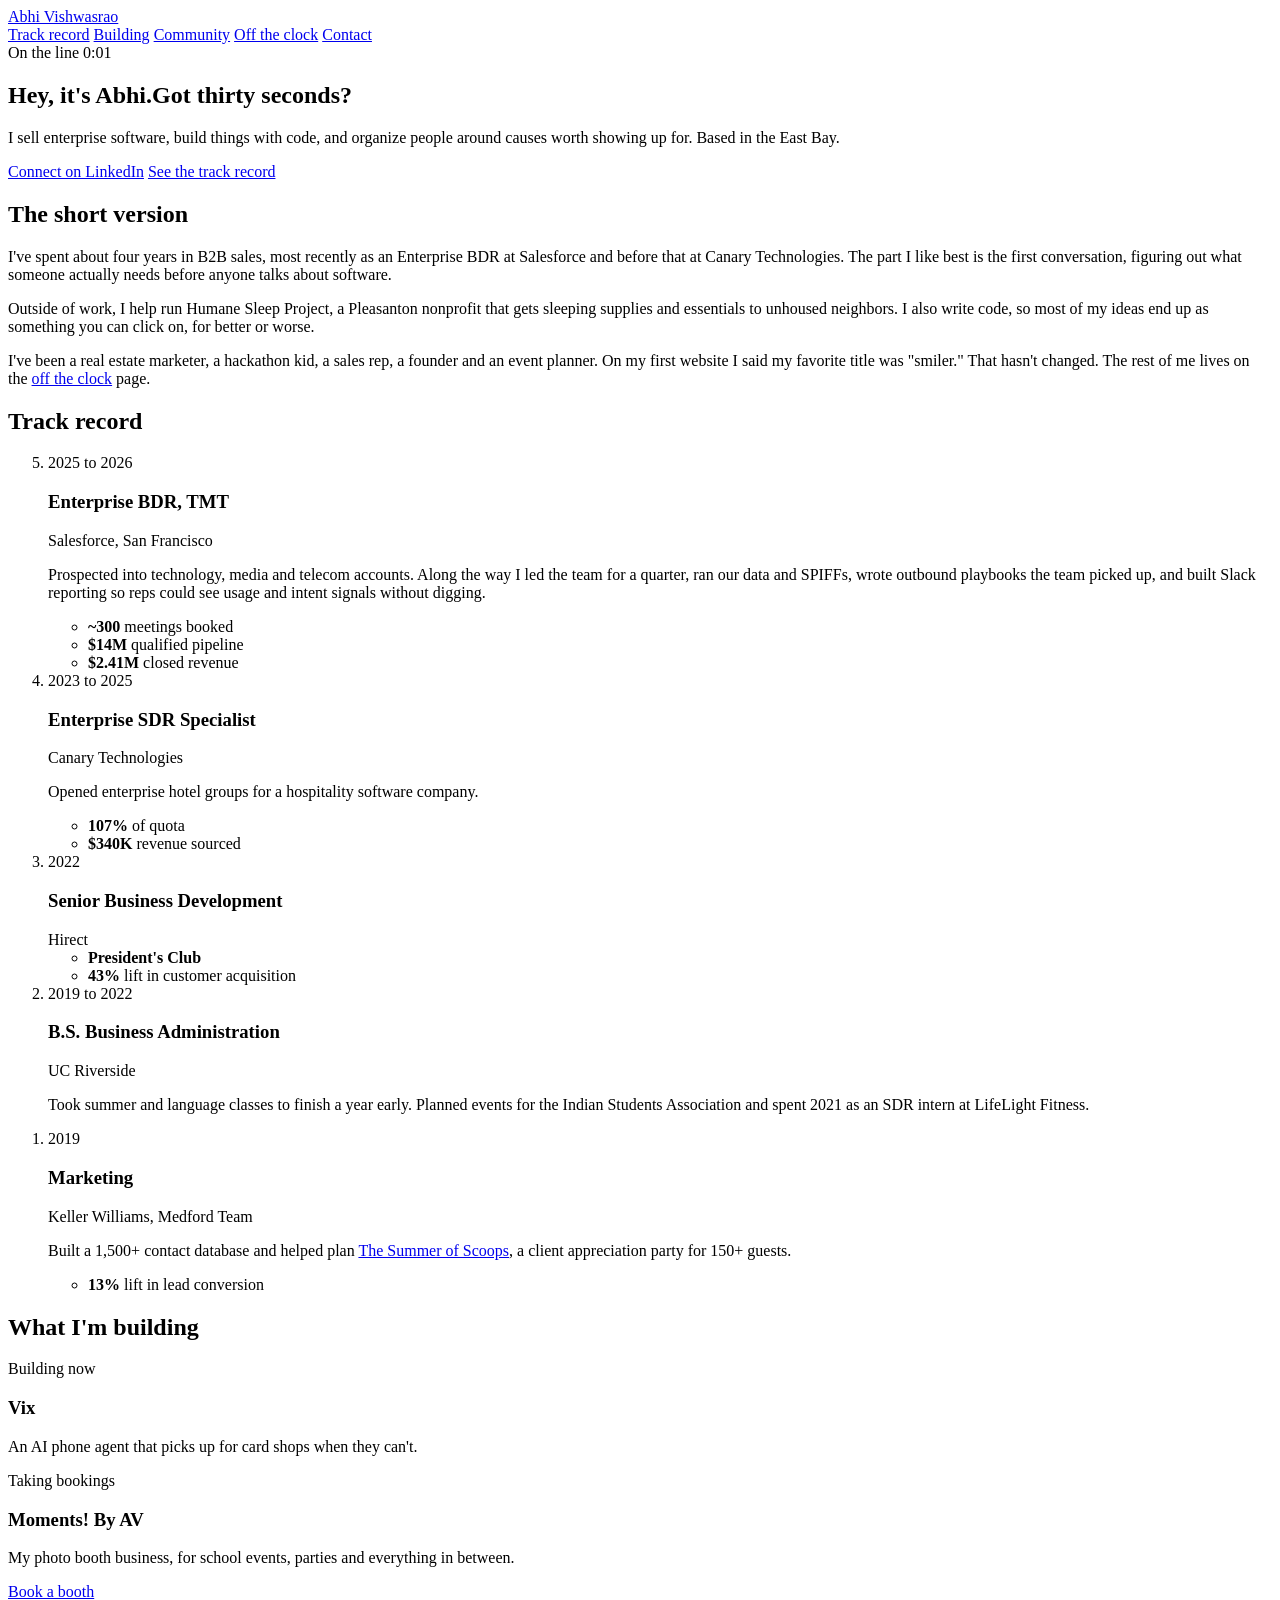
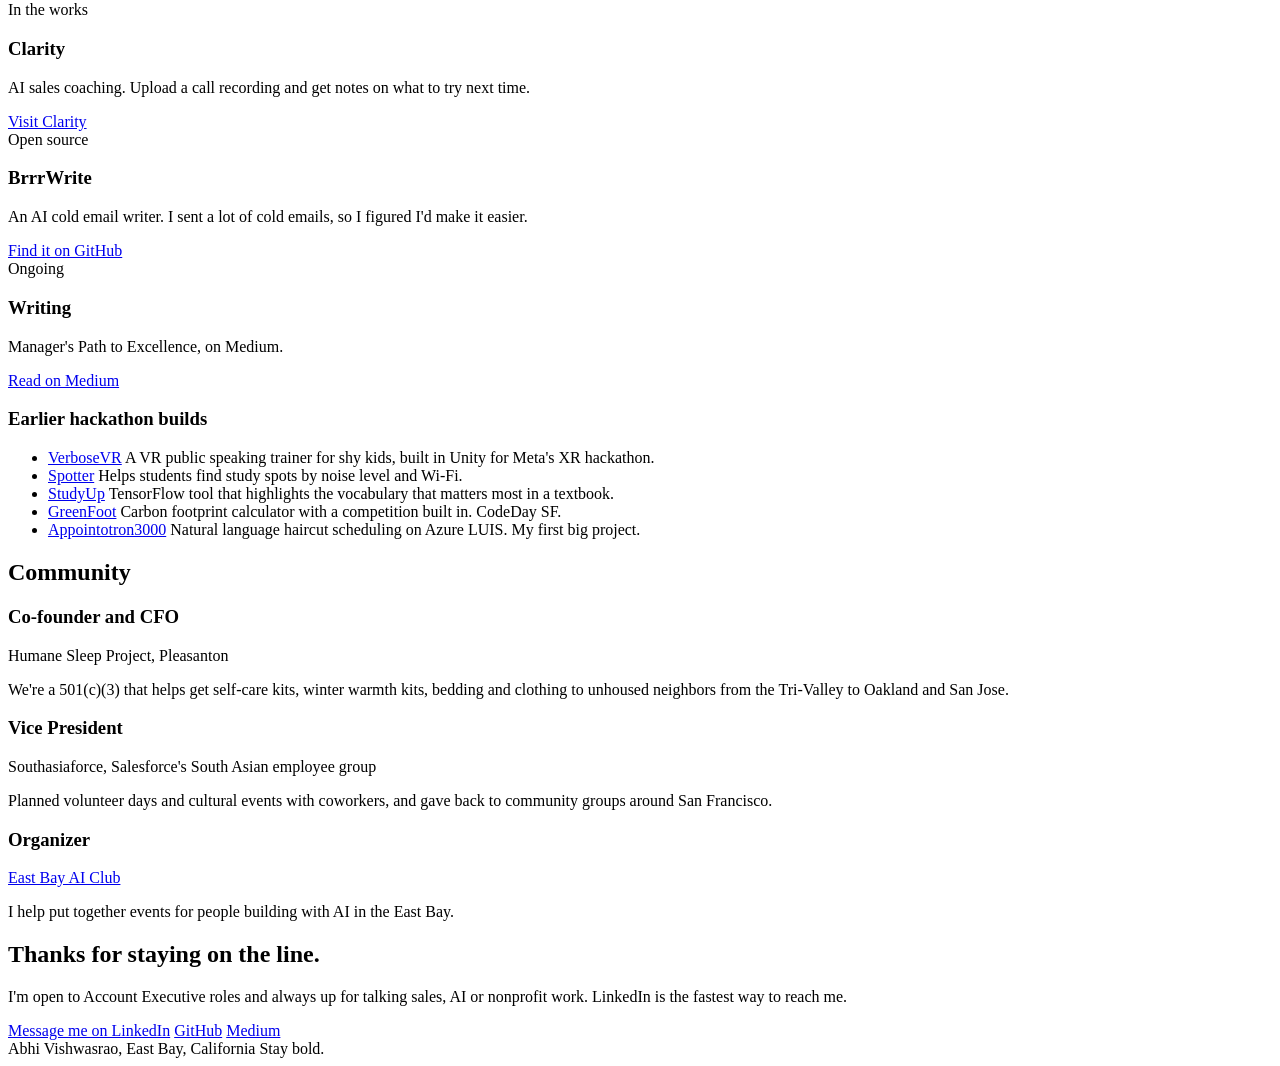
==== commit 457f3adb: "Add files via upload" ====
--- a/index.html
+++ b/index.html
@@ -1,378 +1,215 @@
-<!DOCTYPE html>
+<!doctype html>
 <html lang="en">
-  <head style="background-color:powderblue;>
-    <meta charset="UTF-8" />
-    <meta http-equiv="X-UA-Compatible" content="IE=edge" />
-    <meta name="viewport" content="width=device-width, initial-scale=1.0" />
-    <script src='https://kit.fontawesome.com/a076d05399.js' crossorigin='anonymous'></script>
-    <script src="https://code.iconify.design/2/2.1.2/iconify.min.js"></script>
-
-    <!--CSS Styles -->
-    <link rel="stylesheet" href="assets/css/styles.css" />
-
-    <!-- Favicons -->
-    <link
-      rel="apple-touch-icon"
-      sizes="180x180"
-      href="assets/icons/apple-touch-icon.png"
-    />
-    <link
-      rel="icon"
-      type="image/png"
-      sizes = "32x32"
-      href="assets/icons/ficon-32x32.png"
-    />
-
-    <!-- Animate CSS CDN -->
-    <link
-      rel="stylesheet"
-      href="https://cdnjs.cloudflare.com/ajax/libs/animate.css/4.1.1/animate.min.css"
-    />
-    <title>Abhi Vishwas | Student @ UCR</title>
-  </head>
-
-  <body>
-    <!-- Navbar -->
-    <nav>
-      <h1>Abhishek Vishwasrao</h1>
-      <ul class="navigation">
-        <li><a href="#about" class="nav-link">About</a></li>
-        <li><a href="#skills" class="nav-link">Skills</a></li>
-        <li><a href="#projects" class="nav-link">Projects</a></li>
-        <li><a href="#contact" class="nav-link">Contact</a></li>
-      </ul>
-      <button class="burger-menu" id="burger-menu">
-        <ion-icon class="bars" name="menu-outline"></ion-icon>
-        <!-- <ion-icon class="times" name="close-outline"></ion-icon> -->
-      </button>
+<head>
+<meta charset="utf-8">
+<meta name="viewport" content="width=device-width, initial-scale=1">
+<title>Abhi Vishwasrao</title>
+<meta name="description" content="Abhi Vishwasrao: enterprise sales, builder, and co-founder of Humane Sleep Project. Based in the East Bay.">
+<meta property="og:title" content="Abhi Vishwasrao">
+<meta property="og:description" content="Enterprise sales, builder, and community organizer in the East Bay.">
+<meta property="og:url" content="https://abhivishwas.github.io/">
+<link rel="preconnect" href="https://fonts.googleapis.com">
+<link rel="preconnect" href="https://fonts.gstatic.com" crossorigin>
+<link href="https://fonts.googleapis.com/css2?family=Archivo:wdth,wght@62..125,400..900&family=Newsreader:ital,opsz,wght@0,6..72,400..600;1,6..72,400&display=swap" rel="stylesheet">
+<link rel="icon" href="data:image/svg+xml,<svg xmlns='http://www.w3.org/2000/svg' viewBox='0 0 64 64'><rect width='64' height='64' rx='14' fill='%2323143A'/><text x='50%' y='58%' text-anchor='middle' dominant-baseline='middle' font-family='Arial Black,Arial' font-weight='900' font-size='34' fill='%23F2A516'>AV</text></svg>">
+<link rel="stylesheet" href="style.css">
+</head>
+<body>
+<div class="wrap">
+
+  <header class="top">
+    <a class="mark" href="#">Abhi Vishwasrao</a>
+    <nav aria-label="Sections">
+      <a href="#record">Track record</a>
+      <a href="#building" class="hide-sm">Building</a>
+      <a href="#community" class="hide-sm">Community</a>
+      <a href="life.html">Off the clock</a>
+      <a href="#contact">Contact</a>
     </nav>
-
-    <!-- Hero Section -->
-    <section class="hero" id="about">
-      <img
-        src="assets/images/meford.jpeg"
-        alt="I wish you could see!"
-        loading="lazy"
-        class="hero-img"
-      />
-      <div class="bio animate__animated animate__shakeX">
-        <h2 class="bio-title">About Me</h2>
-        <p class="bio-text">
-          Welcome! My name is Abhi Vishwas, and for years, I have been immersed in the beautiful culture of Silicon Valley, and am constantly inspired by those who revolutionize thinking and how we act. 
-          As a student in UCR's Business Administration program, I am now constantly looking to apply forward-focused management practices in combination with expertise in technology. 
-          Now with some tenure in the field with internships and various projects under my belt, I realize that these very technologies have a very powerful way of bringing us together, requiring a steady overview and critical insight to manage. 
-          To bolster these efforts and to outfit my understanding of the points mentioned, I have spent the bulk of my career introducing myself to new philosophies, passions, and some of the projects that I would like to share with you here
-        </p>
-      </div>
-    </section>
-
-    <!-- More about -->
-    <section class="more-about">
-      <h2>My Journey So Far</h2>
-      <p>
-        Real Estate Agent, Code Ninja, Project Manager, Property Manager. In my life, I've been called a variety of things due to the extent of experimentation I have done.
-        However, my favorite thing to be called is always a 'smiler'. Bringing positive and encouraging attitudes into my environments helps me to make more effective decisions, and helps everyone to accomplish more.  
-      </p>
-      <p>
-        On the business side, I am currently a Business Administration major concentrating in Management and an active investor, manager, and student. 
-        I have applied these lessons through case studies, journals, and projects, even winning an award for a Case Competition in an Organizational Behavior class recently. I enjoy challenging myself, and due to this, I have recently acquired a Real Estate License, and am actively looking for ways to expand my community. Similarly, I hope to supplement this with various certifications such as the CPM exam, Broker's Licensing, and continue to practice entrepreneurship within any industry I enter.
-
-      </p>
-      <p>
-        On the technical side, I have been a student of CS and the IT industry nearly since I could walk. With my first steps being in 
-        Web Dec, specifically HTML5, CSS3 , and JS, I learned to make a variety of projects, even this website! After that, my interests
-        took me towards Object Oriented programming, with Java being the first on the list. Here, I took the AP CS class which 
-        developed fundamentals like Recursion and Algorithms. During this time, I came to become the leader of a weekly club 
-        known as Tri-Valley Coder Dojo, making me in charge of the teaching of Scratch, Python, JS, and other languages, to kids K-12.
-        I picked up cybersecurity on windows with pen-testing, but my favorite opportunity was CCIC in Southern California, a cyber-forensics competition where we picked up a win for our team back home! 
-        Now, I am interested in machine learning and XR development, and also am actively looking to refresh and relearn these concepts where needed. In the future, I hope to create sustainable and elegant solutions that can create impacts in my community.
-  
-      </p>
-    </section>
-
-    <!-- Skills section -->
-    <section class="skills" id="skills">
-      <h2 class="skill-header">My Top Skills</h2>
-
-      <div class="skills-wrapper">
-        <div class="first-set animate__animated animate__pulse">
-                                                               
-          <img
-            src="assets/icons/icons8-html-5.svg"
-            alt=""
-            loading="lazy"
-            class="icon icon-card" />
-                                  
-          <img
-            src="https://img.icons8.com/color/144/000000/python--v2.png"
-            alt= ""
-            loading="lazy"
-            class="icon icon-card" />
-                                  
-          <img
-            src= "assets/icons/icons8-javascript.svg"
-            alt=""
-            loading="lazy"
-            class="icon icon-card" />
-        </div>
-
-        <div class="second-set animate__animated animate__pulse">
-          <img
-            src= "assets/icons/icons8-bootstrap.svg"
-            alt=""
-            loading="lazy"
-            class="icon icon-card" />
-                                  
-                                  
-          <img
-            src="https://img.icons8.com/dusk/128/000000/unity.png"
-            alt= ""
-            loading="lazy"
-            class="icon icon-card" />
-                                  
-          <img
-            src="https://img.icons8.com/color/144/000000/nodejs.png"
-            alt= ""
-            loading="lazy"
-            class="icon icon-card" />                       
-                                  
-          <img
-            src="assets/icons/icons8-git.svg"
-            alt=""
-            loading="lazy"
-            class="icon icon-card" />
-          
-          <img
-            src="https://img.icons8.com/external-inipagistudio-lineal-color-inipagistudio/64/000000/external-real-estate-town-neighborhood-inipagistudio-lineal-color-inipagistudio.png"
-            alt=""
-            loading="lazy"
-            class="icon icon-card" />
-                                  
-          <img
-            src="https://img.icons8.com/external-icongeek26-outline-gradient-icongeek26/64/000000/external-vr-technology-virtual-reality-icongeek26-outline-gradient-icongeek26.png"
-            alt= ""
-            loading="lazy"
-            class="icon icon-card" />
-              
-        </div>
-      </div>
-    </section>
-
-    <!-- Projects section -->
-    <section class="projects" id="projects">
-      <h2 class="projects-title">Some of my Recent Projects</h2>
-      <div class="projects-container">
-        
-        <div class="project-container project-card">
-          <img
-            src="assets/images/verbose.jpg"
-            alt="expense-tracker"
-            loading="lazy"
-            class="project-pic"
-          />
-          <h3 class="project-title">VerboseVR</h3>
-          <p class="project-details">
-            VerboseVR is a public speaking trainer for kids with difficulty 
-            speaking in large crowds. This project was modeled in Unity and 
-            scripted in C# for Facebook 'Meta' XR Hackathon in 2021. The concept
-            is to empower those who are shy, and introduce them to safe situations that they can 
-            build confidence in. I am actively looking to work on this, please reach out for feedback!
-          </p>
-          <a href="https://github.com/AbhiVishwas/VerboseVr" target="_blank" class="project-link">Check it Out</a>
-        </div>
-        
-        <div class="project-container project-card">
-          <img
-            src="assets/images/roclips.jpg"
-            alt="netflic-clone"
-            loading="lazy"
-            class="project-pic"
-          />
-          <h3 class="project-title">RoboClips</h3>
-          <p class="project-details">
-            Appointotron3000 (RoClips) is an automated haircut scheduling platform using 
-            Microsoft's LUIS platform on the Azure platform for Natural Language Understanding
-            and Processing. There were many changes and additions as I got used to the software.
-            This was my first larger project, lots of learning moments! It is run using Node.JS, Batchfile and some Javascript. 
-          </p>
-          <a href="https://github.com/AbhiVishwas/Appointotron3000" target="_blank" class="project-link">Check it Out</a>
-        </div>
-        
-        <div class="project-container project-card">
-          <img
-            src="assets/images/greenfoot.png"
-            alt="greeny-earth"
-            loading="lazy"
-            class="project-pic"
-          />
-          <h3 class="project-title">GreenFoot</h3>
-          <p class="project-details">
-            GreenFoot is a carbon calculator used to find, store, and 
-            calculate total carbon footprint. To incentivize less use
-            of wasteful energy, a competition is hosted which lets people
-            compete based on software that is planned to connect smart devices. On top of this, data is collected and stored using SQL
-            This project is completed solely in Java, HTML, CSS for the CodeDay Hackathon in SF
-          </p>
-          <a href="https://github.com/AbhiVishwas/GreenFoot" target="_blank" class="project-link">Check it Out</a>
-          </div>
-        
-          <div class="project-container project-card">
-          <img
-            src="assets/images/meford.jpeg"
-            alt="Medford Team, Click Link!"
-            loading="lazy"
-            class="project-pic"
-          />
-          <h3 class="project-title">The Summer of Scoops</h3>
-          <p class="project-details">
-            The Summer of Scoops was a client appreciation party for the Medford Team of KW.
-            Our team worked on vendors, invitations, entertainment and marketing, which was highlighted by professional videographers and an attendance of 150+.
-            With presentations from charities partnered with KW, and evergreen marketing created from the event
-            Summer ended very sweetly.
-          </p>
-          <a href="https://vimeo.com/357138517" target="_blank" class="project-link">Check it Out</a>
-          </div>
-                                                                                    
-          <div class="project-container project-card">
-          <img
-            src="assets/images/studyup.jpg"
-            alt="studyup!"
-            loading="lazy"
-            class="project-pic"
-          />
-          <h3 class="project-title">StudyUP!</h3>
-          <p class="project-details">
-            StudyUp was a project started to reduce inefficincies on student workflows. By analyzing critical information points 
-            in TensorFlow and Javascript, we created a tool that minimizes study time, and maximizes learning. To do this, the machine 
-            is first modeled after typical textbooks, and finds ways to understand vocab weight within usage against a file or within the textbook. By highlighting these elements
-            the student is quickly able to reference and understand the most impactful parts that they can now easily look over.                     
-          </p>
-          <a href="https://github.com/AbhiVishwas/StudyUp" target="_blank" class="project-link">Check it Out</a>
-          </div>  
-         
-                                                                                               <div class="project-container project-card">
-          <img
-            src="assets/images/spotter.png"
-            alt="Spotter!"
-            loading="lazy"
-            class="project-pic"
-          />
-          <h3 class="project-title">Spotter</h3>
-          <p class="project-details">
-            Time is one thing my father said to save, and it was resonated through the Dr.Seuss he read to me at night. That lesson only made half sense back then, but now responsibilities have come. Along with the struggles with juggling 5 classes, a job, and extracurriculars, I realized that many students face the same issue. We try to trick ourselves into thinking were in good, distraction-free zones, when we are often subconsciously distracted by either comfort or other things in the environment. 
-            Good study habits are the base of productive and successful students, and knowing this, Spotter was created                    
-          </p>
-          <a href="https://app.flutterflow.io/run/ckyAOXlTRfjIbiOM3784" target="_blank" class="project-link">Check it Out</a>
-          </div>   
-                                                                                    
-      </div>
-    </section>
-
-    <!-- Contact section -->
-    <section class="contact" id="contact">
-      <h2>Want to Plan your next Project?</h2>
-      <div class="contact-form-container">
-        <div class="contact-form">
-          <form action="https://formspree.io/f/mgedaoao" method="POST">
-            <div class="form-control">
-              <label for="name">Name</label>
-              <input
-                type="text"
-                id="name"
-                name="sender-name"
-                placeholder="Enter Your Name"
-                class="input-field"
-                required
-              />
-            </div>
-            <div class="form-control">
-              <label for="email">Email</label>
-              <input
-                type="email"
-                id="email"
-                name="sender-email"
-                placeholder="Enter Your Email"
-                class="input-field"
-                required
-              />
-            </div>
-            <div class="form-control">
-              <label for="message">Message</label>
-              <textarea
-                id="message"
-                cols="60"
-                rows="10"
-                placeholder="Tell me a little more about your situation"
-                name="message"
-                class="input-field"
-                required
-              ></textarea>
-            </div>
-            <input
-              type="submit"
-              value="Submit"
-              id="submit-btn"
-              class="submit-btn"
-            />
-          </form>
-        </div>
-      </div>
-    </section>
-
-    <!-- Social accounts - Fixed to the right -->
-    <div class="socials">
-      
-      <a href="https://www.linkedin.com/in/abhivishwas/" target="_blank"
-        ><img
-          src="assets/icons/icons8-linkedin-circled.gif"
-          alt="Linkedin"
-          loading="lazy"
-          class="socicon"
-      /></a>
-      <a href="https://github.com/AbhiVishwas" target="_blank"
-        ><img src="assets/icons/icons8-github.gif" alt="Github" class="socicon"
-      /></a>
-      <a href="https://www.instagram.com/abhiisking80/" target="_blank"
-        ><img
-          src="assets/icons/icons8-instagram.gif"
-          alt="Instagram"
-          loading="lazy"
-          class="socicon"
-      /></a>
-      
-    </div>
-    
-
-    <!-- Scroll to top -->
-    <i class="scroll-up" id="scroll-up"
-      ><img
-        src="assets/icons/icons8-upward-arrow.gif"
-        class="socicon up-arrow"
-        alt=""
-    /></i>
-
-    <!-- Footer section -->
-    <footer>
-      <p class="copy">&copy; Abhi Vishwas - Stay Bold</p>
-      <p class="copy">
-        Built with &#x2661; by
-        <a href="https://abhivishwas.github.io/#" target="_blank"
-          >Abhi Vishwas</a
-        >
-      </p>
-    </footer>
-
-    <!-- Website scripts -->
-    <script src="assets/js/app.js"></script>
-
-    <!-- Ion icons scripts -->
-    <script
-      type="module"
-      src="https://unpkg.com/ionicons@5.5.2/dist/ionicons/ionicons.esm.js"
-    ></script>
-    <script
-      nomodule
-      src="https://unpkg.com/ionicons@5.5.2/dist/ionicons/ionicons.js"
-    ></script>
-  </body>
+  </header>
+
+  <main>
+    <section class="hero" aria-labelledby="hi">
+      <div class="call" id="call" role="status" aria-live="off"><span class="dot" aria-hidden="true"></span><span id="calltext">On the line 0:00</span></div>
+      <h1 id="hi">Hey, it's Abhi.<span class="line2">Got thirty seconds?</span></h1>
+      <p class="lede">I sell enterprise software, build things with code, and organize people around causes worth showing up for. Based in the East Bay.</p>
+      <div class="actions">
+        <a class="btn primary" href="https://www.linkedin.com/in/abhivishwas/">Connect on LinkedIn</a>
+        <a class="btn ghost" href="#record">See the track record</a>
+      </div>
+    </section>
+
+    <section class="block" aria-labelledby="short">
+      <h2 id="short">The short version</h2>
+      <div class="prose">
+        <p>I've spent about four years in B2B sales, most recently as an Enterprise BDR at Salesforce and before that at Canary Technologies. The part I like best is the first conversation, figuring out what someone actually needs before anyone talks about software.</p>
+        <p>Outside of work, I help run Humane Sleep Project, a Pleasanton nonprofit that gets sleeping supplies and essentials to unhoused neighbors. I also write code, so most of my ideas end up as something you can click on, for better or worse.</p>
+        <p>I've been a real estate marketer, a hackathon kid, a sales rep, a founder and an event planner. On my first website I said my favorite title was "smiler." That hasn't changed. The rest of me lives on the <a href="life.html">off the clock</a> page.</p>
+      </div>
+    </section>
+
+    <section class="block" id="record" aria-labelledby="record-h">
+      <h2 id="record-h">Track record</h2>
+      <ol class="roles" reversed>
+        <li class="role">
+          <div class="when">2025 to 2026</div>
+          <div>
+            <h3>Enterprise BDR, TMT</h3>
+            <div class="org">Salesforce, San Francisco</div>
+            <p>Prospected into technology, media and telecom accounts. Along the way I led the team for a quarter, ran our data and SPIFFs, wrote outbound playbooks the team picked up, and built Slack reporting so reps could see usage and intent signals without digging.</p>
+            <ul class="wins">
+              <li><b>~300</b> meetings booked</li>
+              <li><b>$14M</b> qualified pipeline</li>
+              <li><b>$2.41M</b> closed revenue</li>
+            </ul>
+          </div>
+        </li>
+        <li class="role">
+          <div class="when">2023 to 2025</div>
+          <div>
+            <h3>Enterprise SDR Specialist</h3>
+            <div class="org">Canary Technologies</div>
+            <p>Opened enterprise hotel groups for a hospitality software company.</p>
+            <ul class="wins">
+              <li><b>107%</b> of quota</li>
+              <li><b>$340K</b> revenue sourced</li>
+            </ul>
+          </div>
+        </li>
+        <li class="role">
+          <div class="when">2022</div>
+          <div>
+            <h3>Senior Business Development</h3>
+            <div class="org">Hirect</div>
+            <ul class="wins">
+              <li><b>President's Club</b></li>
+              <li><b>43%</b> lift in customer acquisition</li>
+            </ul>
+          </div>
+        </li>
+        <li class="role">
+          <div class="when">2019 to 2022</div>
+          <div>
+            <h3>B.S. Business Administration</h3>
+            <div class="org">UC Riverside</div>
+            <p>Took summer and language classes to finish a year early. Planned events for the Indian Students Association and spent 2021 as an SDR intern at LifeLight Fitness.</p>
+          </div>
+        </li>
+        <li class="role">
+          <div class="when">2019</div>
+          <div>
+            <h3>Marketing</h3>
+            <div class="org">Keller Williams, Medford Team</div>
+            <p>Built a 1,500+ contact database and helped plan <a href="https://vimeo.com/357138517">The Summer of Scoops</a>, a client appreciation party for 150+ guests.</p>
+            <ul class="wins">
+              <li><b>13%</b> lift in lead conversion</li>
+            </ul>
+          </div>
+        </li>
+      </ol>
+    </section>
+
+    <section class="block" id="building" aria-labelledby="building-h">
+      <h2 id="building-h">What I'm building</h2>
+      <div>
+        <div class="builds">
+          <article class="build lead">
+            <span class="status">Building now</span>
+            <h3>Vix</h3>
+            <p>An AI phone agent that picks up for card shops when they can't.</p>
+          </article>
+          <article class="build">
+            <span class="status">Taking bookings</span>
+            <h3>Moments! By AV</h3>
+            <p>My photo booth business, for school events, parties and everything in between.</p>
+            <a class="more" href="https://linktr.ee/momentsbyav">Book a booth</a>
+          </article>
+          <article class="build">
+            <span class="status">In the works</span>
+            <h3>Clarity</h3>
+            <p>AI sales coaching. Upload a call recording and get notes on what to try next time.</p>
+            <a class="more" href="https://clarity-dashboard.vercel.app">Visit Clarity</a>
+          </article>
+          <article class="build">
+            <span class="status">Open source</span>
+            <h3>BrrrWrite</h3>
+            <p>An AI cold email writer. I sent a lot of cold emails, so I figured I'd make it easier.</p>
+            <a class="more" href="https://github.com/AbhiVishwas">Find it on GitHub</a>
+          </article>
+          <article class="build">
+            <span class="status">Ongoing</span>
+            <h3>Writing</h3>
+            <p>Manager's Path to Excellence, on Medium.</p>
+            <a class="more" href="https://medium.com/@abhithegobi">Read on Medium</a>
+          </article>
+        </div>
+
+        <div class="earlier">
+          <h3>Earlier hackathon builds</h3>
+          <ul>
+            <li><a href="https://github.com/AbhiVishwas/VerboseVr">VerboseVR</a> <span>A VR public speaking trainer for shy kids, built in Unity for Meta's XR hackathon.</span></li>
+            <li><a href="https://devpost.com/software/spotter-uo6blt">Spotter</a> <span>Helps students find study spots by noise level and Wi-Fi.</span></li>
+            <li><a href="https://github.com/AbhiVishwas/StudyUp">StudyUp</a> <span>TensorFlow tool that highlights the vocabulary that matters most in a textbook.</span></li>
+            <li><a href="https://github.com/AbhiVishwas/GreenFoot">GreenFoot</a> <span>Carbon footprint calculator with a competition built in. CodeDay SF.</span></li>
+            <li><a href="https://github.com/AbhiVishwas/Appointotron3000">Appointotron3000</a> <span>Natural language haircut scheduling on Azure LUIS. My first big project.</span></li>
+          </ul>
+        </div>
+      </div>
+    </section>
+
+    <section class="block" id="community" aria-labelledby="community-h">
+      <h2 id="community-h">Community</h2>
+      <div class="orgs">
+        <div class="orgrow">
+          <h3>Co-founder and CFO</h3>
+          <div class="org">Humane Sleep Project, Pleasanton</div>
+          <p>We're a 501(c)(3) that helps get self-care kits, winter warmth kits, bedding and clothing to unhoused neighbors from the Tri-Valley to Oakland and San Jose.</p>
+        </div>
+        <div class="orgrow">
+          <h3>Vice President</h3>
+          <div class="org">Southasiaforce, Salesforce's South Asian employee group</div>
+          <p>Planned volunteer days and cultural events with coworkers, and gave back to community groups around San Francisco.</p>
+        </div>
+        <div class="orgrow">
+          <h3>Organizer</h3>
+          <div class="org"><a href="https://www.linkedin.com/company/east-bay-area-ai-club">East Bay AI Club</a></div>
+          <p>I help put together events for people building with AI in the East Bay.</p>
+        </div>
+      </div>
+    </section>
+
+
+    <section class="contact" id="contact" aria-labelledby="contact-h">
+      <h2 id="contact-h">Thanks for staying on the line.</h2>
+      <p>I'm open to Account Executive roles and always up for talking sales, AI or nonprofit work. LinkedIn is the fastest way to reach me.</p>
+      <div class="actions">
+        <a class="btn primary" href="https://www.linkedin.com/in/abhivishwas/">Message me on LinkedIn</a>
+        <a class="btn ghost" href="https://github.com/AbhiVishwas">GitHub</a>
+        <a class="btn ghost" href="https://medium.com/@abhithegobi">Medium</a>
+      </div>
+    </section>
+  </main>
+
+  <footer>
+    <span>Abhi Vishwasrao, East Bay, California</span>
+    <span>Stay bold.</span>
+  </footer>
+</div>
+
+<script>
+  (function () {
+    var el = document.getElementById('calltext');
+    var pill = document.getElementById('call');
+    var reduce = window.matchMedia && window.matchMedia('(prefers-reduced-motion: reduce)').matches;
+    function done() { pill.classList.add('done'); el.textContent = '0:30. Still here? Let’s talk.'; }
+    if (reduce) { done(); return; }
+    var s = 0;
+    var t = setInterval(function () {
+      s++;
+      if (s >= 30) { clearInterval(t); done(); return; }
+      el.textContent = 'On the line 0:' + (s < 10 ? '0' + s : s);
+    }, 1000);
+  })();
+</script>
+</body>
 </html>
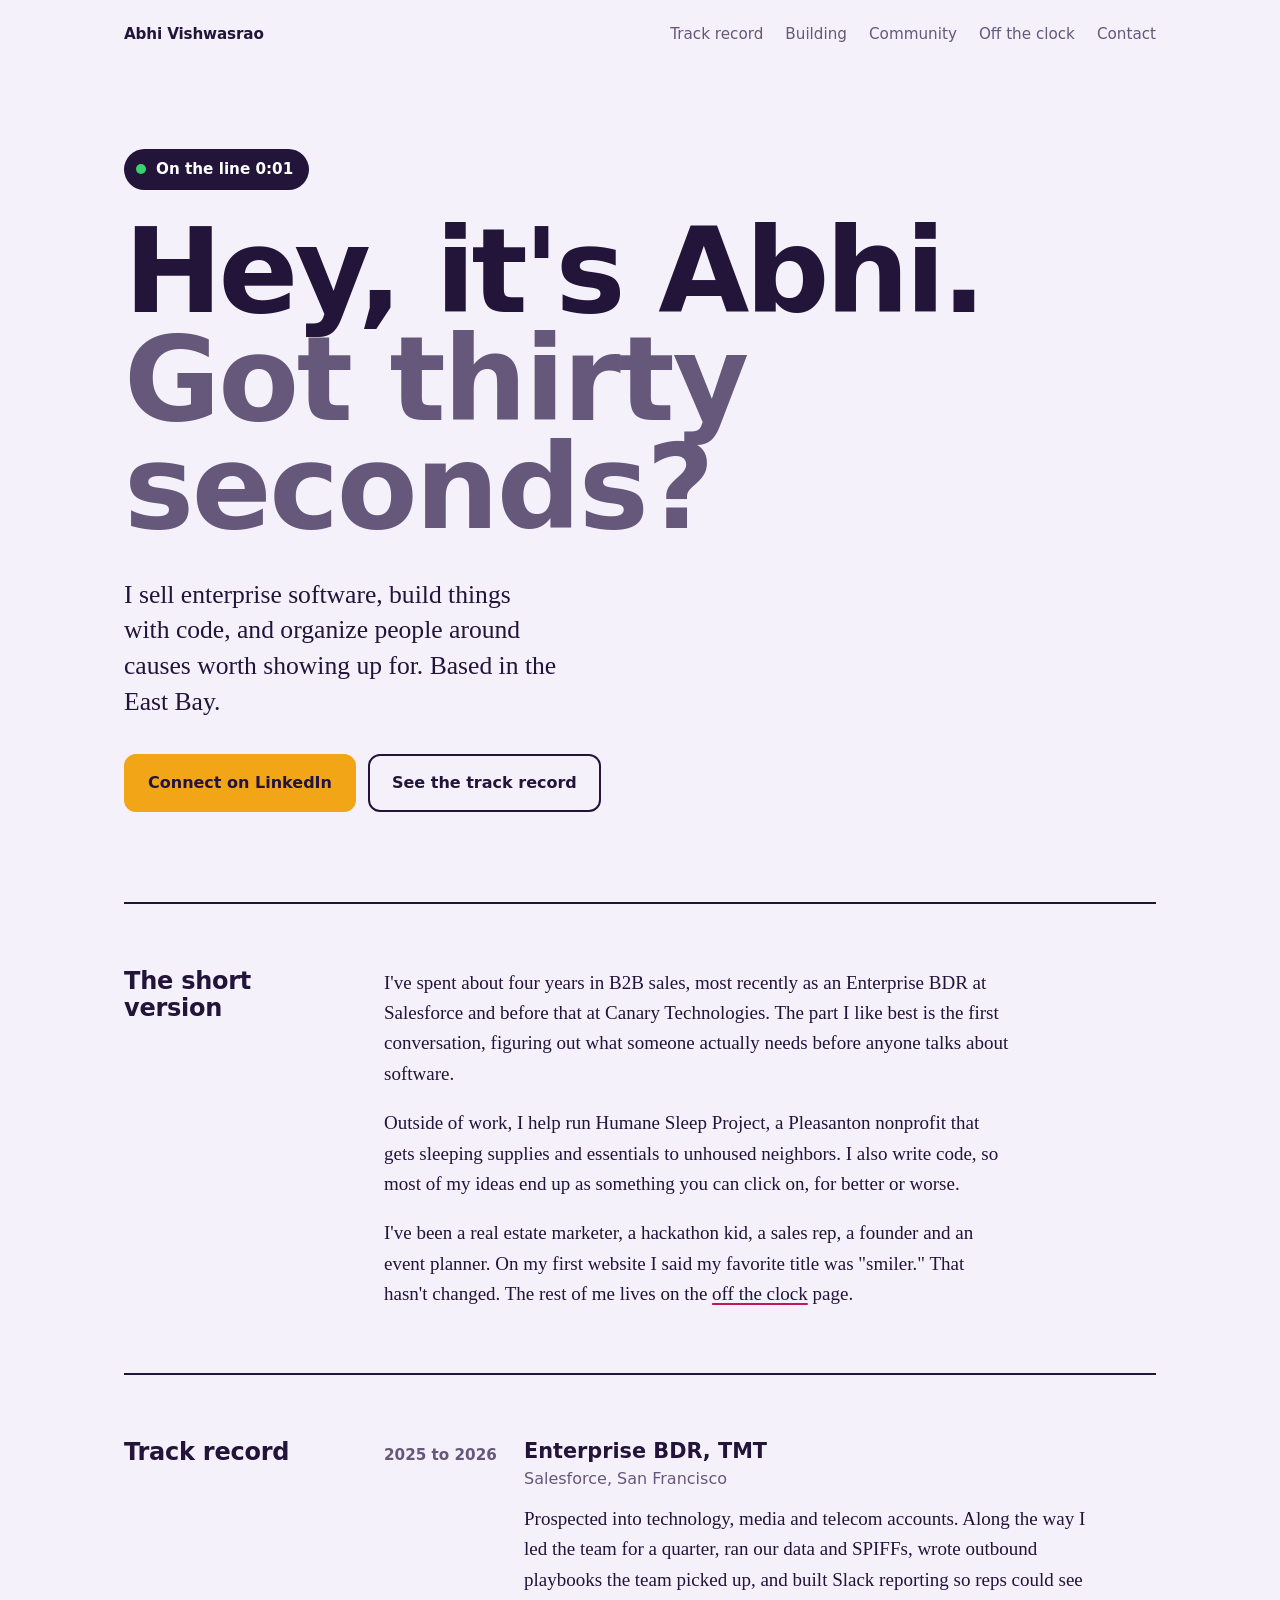
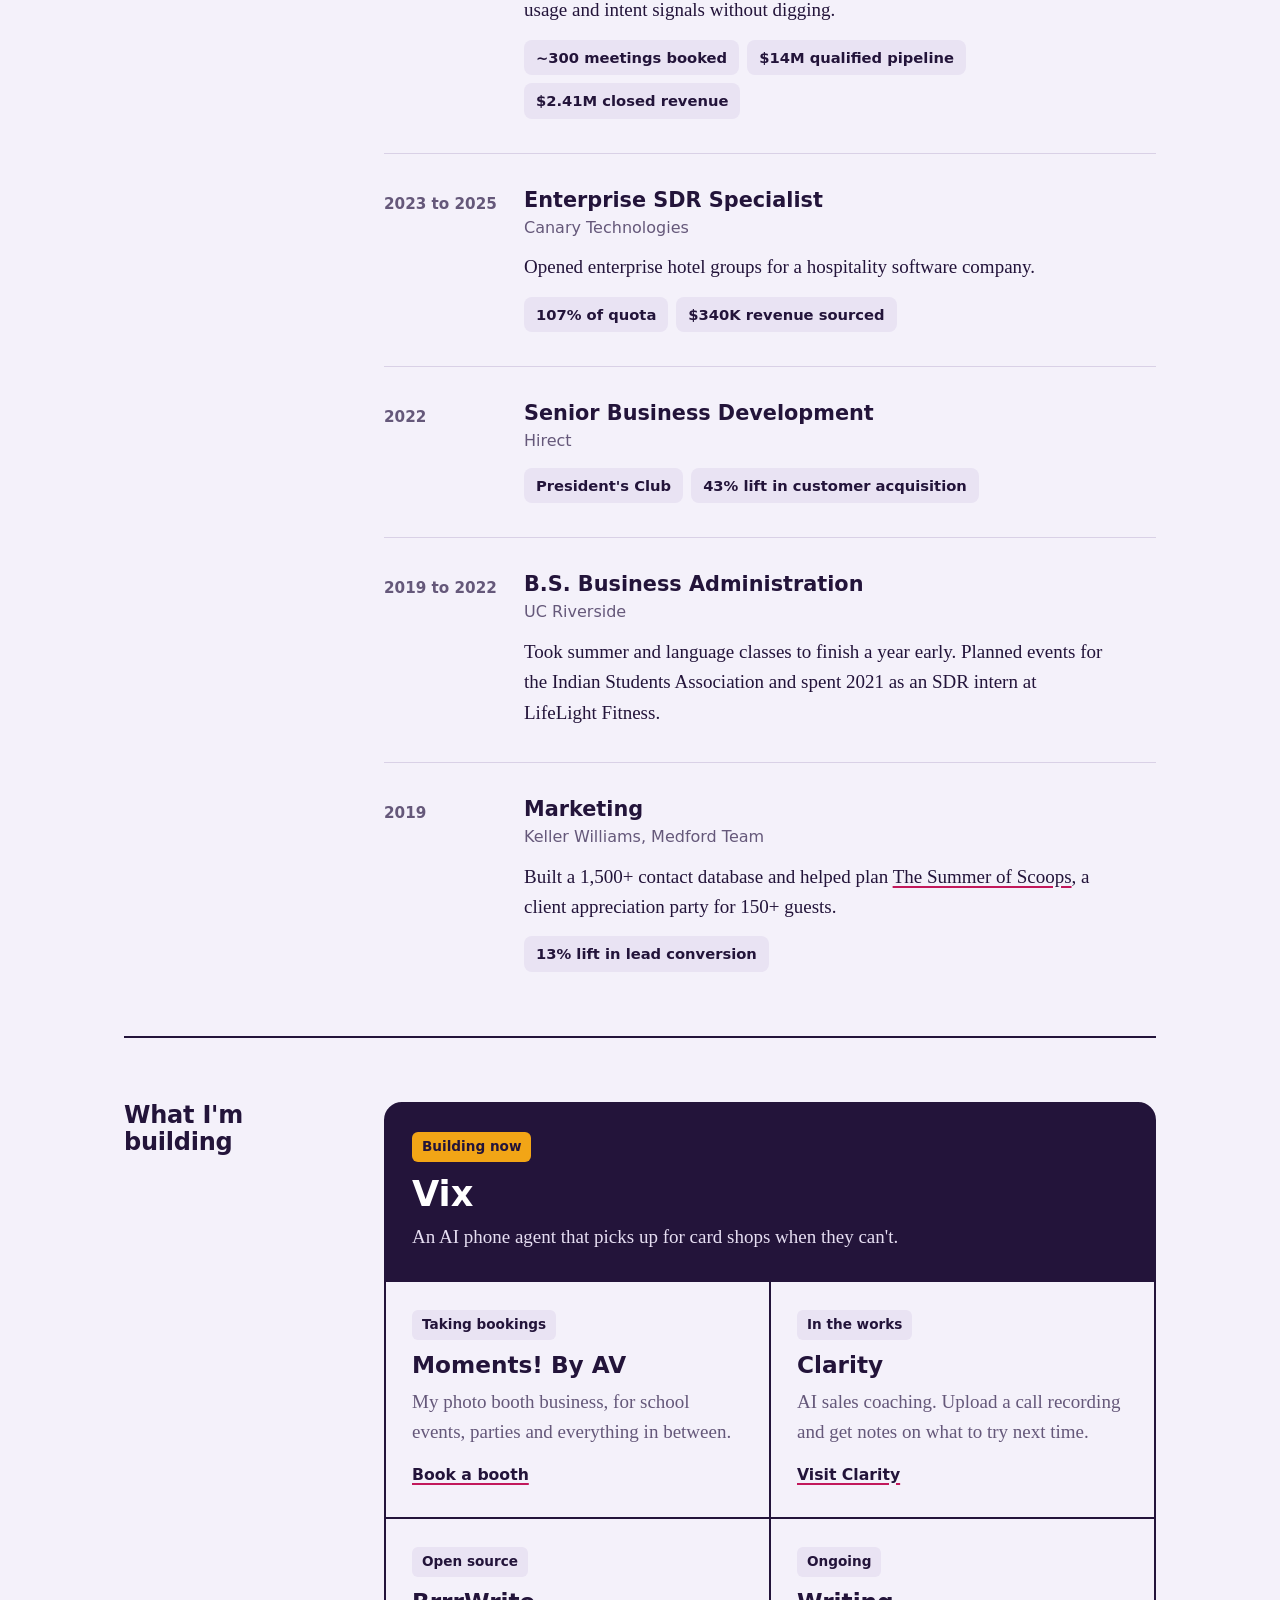
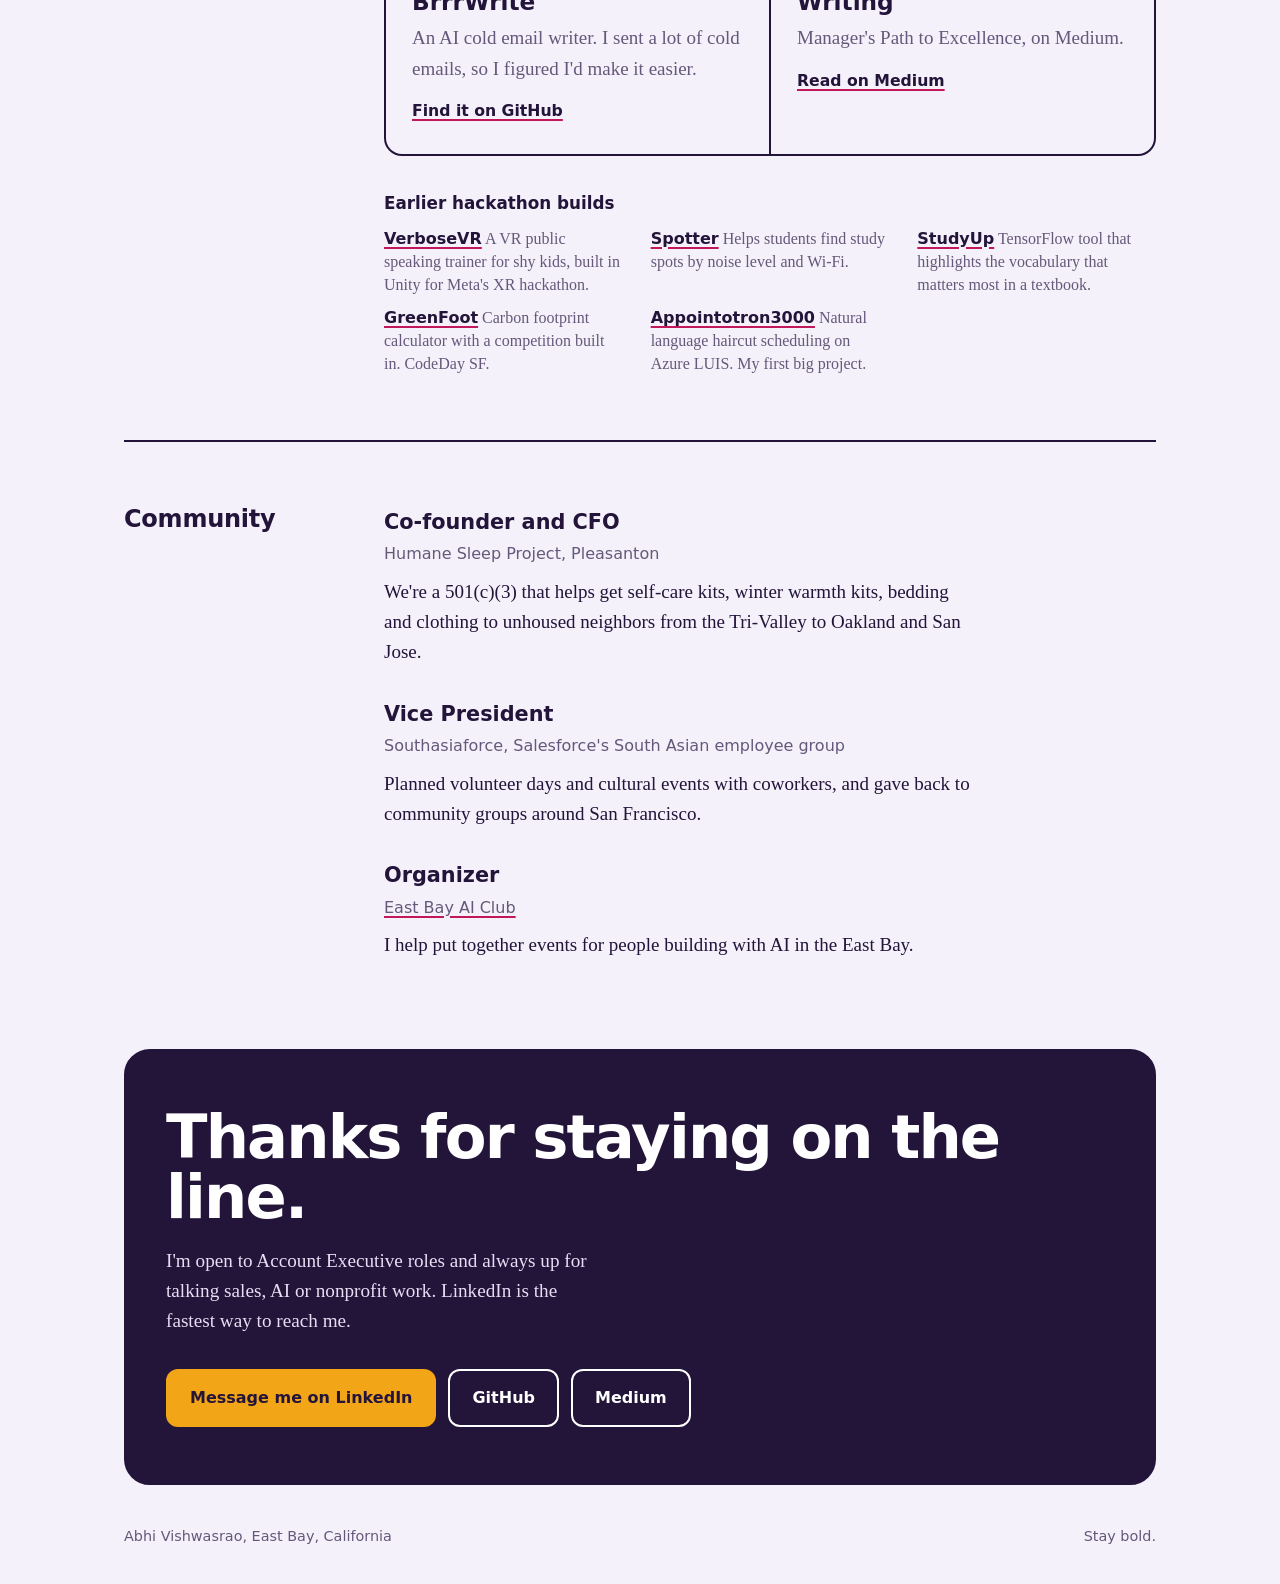
==== commit 3892529d: "Rename index (1).html to index.html" ====
--- a/index.html
+++ b/index.html
@@ -12,7 +12,7 @@
 <link rel="preconnect" href="https://fonts.gstatic.com" crossorigin>
 <link href="https://fonts.googleapis.com/css2?family=Archivo:wdth,wght@62..125,400..900&family=Newsreader:ital,opsz,wght@0,6..72,400..600;1,6..72,400&display=swap" rel="stylesheet">
 <link rel="icon" href="data:image/svg+xml,<svg xmlns='http://www.w3.org/2000/svg' viewBox='0 0 64 64'><rect width='64' height='64' rx='14' fill='%2323143A'/><text x='50%' y='58%' text-anchor='middle' dominant-baseline='middle' font-family='Arial Black,Arial' font-weight='900' font-size='34' fill='%23F2A516'>AV</text></svg>">
-<link rel="stylesheet" href="style.css">
+<link rel="stylesheet" href="assets/css/styles.css">
 </head>
 <body>
 <div class="wrap">
--- a/assets/css/styles.css
+++ b/assets/css/styles.css
@@ -0,0 +1,180 @@
+:root {
+    --paper: #F4F1FA;
+    --ink: #23143A;
+    --muted: #65587A;
+    --rule: #D9D1E6;
+    --marigold: #F2A516;
+    --marigold-ink: #8A5A00;
+    --holi: #C2185B;
+    --chip: #E9E3F3;
+    --panel: #23143A;
+    --panel-edge: #23143A;
+    --on-panel: #FFFFFF;
+    --on-panel-soft: #E6DEF2;
+    --display: "Archivo", "Arial Narrow", system-ui, sans-serif;
+    --body: "Newsreader", Georgia, serif;
+  }
+  @media (prefers-color-scheme: dark) {
+    :root {
+      --paper: #1B1027;
+      --ink: #EFE8F7;
+      --muted: #C4B8D8;
+      --rule: #3A2A4E;
+      --marigold-ink: #F2A516;
+      --holi: #FF6FA5;
+      --chip: #2A1C3B;
+      --panel: #2D1D45;
+      --panel-edge: #4A3766;
+      --on-panel: #FFFFFF;
+      --on-panel-soft: #E6DEF2;
+    }
+  }
+
+  * { box-sizing: border-box; }
+  html { -webkit-text-size-adjust: 100%; scroll-behavior: smooth; }
+  @media (prefers-reduced-motion: reduce) { html { scroll-behavior: auto; } }
+  body {
+    margin: 0;
+    background: var(--paper);
+    color: var(--ink);
+    font-family: var(--body);
+    font-size: 1.1875rem;
+    line-height: 1.6;
+    font-optical-sizing: auto;
+  }
+  a { color: inherit; text-decoration-color: var(--holi); text-decoration-thickness: 2px; text-underline-offset: 3px; }
+  a:hover { color: var(--holi); }
+  :focus-visible { outline: 3px solid var(--marigold); outline-offset: 3px; border-radius: 3px; }
+
+  .wrap { max-width: 1080px; margin: 0 auto; padding: 0 24px; }
+  @media (max-width: 600px) { .wrap { padding: 0 16px; } body { font-size: 1.0625rem; } }
+
+  /* Top bar */
+  .top { display: flex; justify-content: space-between; align-items: center; padding: 22px 0; font-family: var(--display); font-size: .95rem; }
+  .mark { font-weight: 900; font-stretch: 115%; text-decoration: none; letter-spacing: -.01em; }
+  .top nav { display: flex; gap: 22px; }
+  .top nav a { text-decoration: none; color: var(--muted); font-weight: 500; }
+  .top nav a:hover { color: var(--ink); }
+  @media (max-width: 600px) { .top nav { gap: 14px; } .top nav a.hide-sm { display: none; } }
+
+  /* Hero */
+  .hero { padding: 9vh 0 10vh; }
+  .call {
+    display: inline-flex; align-items: center; gap: 10px;
+    font-family: var(--display); font-weight: 600; font-size: .95rem;
+    background: var(--panel); color: var(--on-panel);
+    padding: 8px 16px 8px 12px; border-radius: 999px;
+    font-variant-numeric: tabular-nums;
+  }
+  .call .dot { width: 10px; height: 10px; border-radius: 50%; background: #3BD16F; box-shadow: 0 0 0 0 rgba(59,209,111,.6); animation: ping 1.6s infinite; }
+  .call.done .dot { background: var(--marigold); animation: none; }
+  @keyframes ping { 0% { box-shadow: 0 0 0 0 rgba(59,209,111,.55); } 80%,100% { box-shadow: 0 0 0 9px rgba(59,209,111,0); } }
+  @media (prefers-reduced-motion: reduce) { .call .dot { animation: none; } }
+
+  h1 {
+    font-family: var(--display);
+    font-weight: 900;
+    font-stretch: 125%;
+    font-size: clamp(2.9rem, 9.2vw, 7.4rem);
+    line-height: .92;
+    letter-spacing: -.035em;
+    margin: 28px 0 0;
+  }
+  h1 .line2 { display: block; font-stretch: 62%; font-weight: 800; color: var(--muted); letter-spacing: -.02em; }
+  .lede { max-width: 34ch; font-size: clamp(1.25rem, 2.3vw, 1.6rem); line-height: 1.4; margin: 34px 0 0; }
+  .actions { display: flex; flex-wrap: wrap; gap: 12px; margin-top: 34px; }
+  .btn {
+    font-family: var(--display); font-weight: 700; font-size: 1rem;
+    text-decoration: none; padding: 14px 22px; border-radius: 12px;
+    border: 2px solid var(--ink);
+  }
+  .btn.primary { background: var(--marigold); border-color: var(--marigold); color: #23143A; }
+  .btn.primary:hover { background: #FFB935; color: #23143A; }
+  .btn.ghost:hover { background: var(--ink); color: var(--paper); }
+
+  /* Sections */
+  section.block { display: grid; grid-template-columns: 220px 1fr; gap: 40px; padding: 64px 0; border-top: 2px solid var(--ink); }
+  @media (max-width: 820px) { section.block { grid-template-columns: 1fr; gap: 18px; padding: 48px 0; } }
+  h2 {
+    font-family: var(--display); font-weight: 800; font-stretch: 100%;
+    font-size: 1.5rem; line-height: 1.15; margin: 0; letter-spacing: -.01em;
+    position: sticky; top: 20px; align-self: start;
+  }
+  @media (max-width: 820px) { h2 { position: static; font-size: 1.75rem; } }
+  .prose { max-width: 66ch; }
+  .prose p { margin: 0 0 1em; }
+  .prose p:last-child { margin-bottom: 0; }
+
+  /* Track record */
+  .roles { list-style: none; margin: 0; padding: 0; }
+  .role { display: grid; grid-template-columns: 116px 1fr; gap: 24px; padding: 0 0 34px; }
+  .role + .role { padding-top: 34px; border-top: 1px solid var(--rule); }
+  .role:last-child { padding-bottom: 0; }
+  @media (max-width: 600px) { .role { grid-template-columns: 1fr; gap: 6px; } }
+  .when { font-family: var(--display); font-weight: 600; font-size: .95rem; color: var(--muted); font-variant-numeric: tabular-nums; padding-top: 4px; }
+  .role h3 { font-family: var(--display); font-weight: 800; font-size: 1.3rem; line-height: 1.2; margin: 0; }
+  .role .org { font-family: var(--display); font-weight: 500; color: var(--muted); font-size: 1rem; margin: 2px 0 12px; }
+  .role p { margin: 0; max-width: 62ch; }
+  .wins { display: flex; flex-wrap: wrap; gap: 8px; margin: 14px 0 0; padding: 0; list-style: none; }
+  .wins li { font-family: var(--display); font-size: .92rem; font-weight: 600; background: var(--chip); padding: 6px 12px; border-radius: 8px; }
+  .wins li b { font-weight: 800; }
+
+  /* Building */
+  .builds { display: grid; grid-template-columns: repeat(2, 1fr); gap: 2px; background: var(--panel-edge); border: 2px solid var(--panel-edge); border-radius: 18px; overflow: hidden; }
+  @media (max-width: 700px) { .builds { grid-template-columns: 1fr; } }
+  .build { background: var(--paper); padding: 26px 26px 28px; }
+  .build.lead { grid-column: 1 / -1; background: var(--panel); color: var(--on-panel); }
+  .build.lead .status { background: var(--marigold); color: #23143A; }
+  .build.lead p { color: var(--on-panel-soft); }
+  .status { display: inline-block; font-family: var(--display); font-size: .85rem; font-weight: 700; padding: 4px 10px; border-radius: 6px; background: var(--chip); margin-bottom: 12px; }
+  .build h3 { font-family: var(--display); font-weight: 800; font-size: 1.45rem; margin: 0 0 8px; line-height: 1.15; }
+  .build.lead h3 { font-size: clamp(1.6rem, 3vw, 2.2rem); font-stretch: 112%; }
+  .build p { margin: 0; color: var(--muted); max-width: 58ch; }
+  .build a.more { display: inline-block; margin-top: 14px; font-family: var(--display); font-weight: 700; font-size: .98rem; }
+
+  .earlier { margin-top: 34px; }
+  .earlier h3 { font-family: var(--display); font-weight: 700; font-size: 1.05rem; margin: 0 0 10px; }
+  .earlier ul { margin: 0; padding: 0; list-style: none; display: grid; grid-template-columns: repeat(auto-fill, minmax(230px, 1fr)); gap: 10px 28px; }
+  .earlier li { font-size: 1rem; line-height: 1.45; }
+  .earlier li a { font-family: var(--display); font-weight: 700; }
+  .earlier li span { color: var(--muted); }
+
+  /* Community */
+  .orgs { display: grid; gap: 30px; }
+  .orgrow h3 { font-family: var(--display); font-weight: 800; font-size: 1.3rem; margin: 0; }
+  .orgrow .org { font-family: var(--display); color: var(--muted); font-weight: 500; font-size: 1rem; margin: 2px 0 10px; }
+  .orgrow p { margin: 0; max-width: 62ch; }
+
+  /* Personal page */
+  .life-hero { padding: 8vh 0 7vh; }
+  .life-hero h1 { font-stretch: 125%; }
+  .life-hero .lede { max-width: 40ch; }
+  .things { display: grid; grid-template-columns: repeat(2, 1fr); gap: 18px; margin: 0 0 56px; padding: 0; list-style: none; }
+  @media (max-width: 760px) { .things { grid-template-columns: 1fr; } }
+  .thing { border: 2px solid var(--panel-edge); border-radius: 18px; padding: 26px 26px 28px; background: var(--paper); }
+  .thing { box-shadow: 6px 6px 0 var(--marigold); }
+  .thing:nth-child(4n+2), .thing:nth-child(4n+3) { box-shadow: 6px 6px 0 var(--holi); }
+  @media (max-width: 760px) { .thing:nth-child(even) { box-shadow: 6px 6px 0 var(--holi); } .thing:nth-child(odd) { box-shadow: 6px 6px 0 var(--marigold); } }
+  .thing h2 { position: static; font-size: 1.45rem; margin: 0 0 8px; }
+  .thing p { margin: 0; color: var(--muted); }
+  .thing a.more { display: inline-block; margin-top: 14px; font-family: var(--display); font-weight: 700; font-size: .98rem; }
+  .thing.big { grid-column: 1 / -1; background: var(--panel); color: var(--on-panel); }
+  .thing.big h2 { font-size: clamp(1.7rem, 3.4vw, 2.4rem); font-stretch: 115%; font-weight: 900; }
+  .thing.big p { color: var(--on-panel-soft); max-width: 52ch; }
+
+  /* Off the clock */
+  .facts { margin: 0; padding: 0; list-style: none; columns: 2; column-gap: 40px; }
+  .facts li { break-inside: avoid; padding: 0 0 14px 22px; position: relative; }
+  .facts li::before { content: ""; position: absolute; left: 0; top: .62em; width: 10px; height: 10px; border-radius: 3px; background: var(--marigold); transform: rotate(45deg); }
+  .facts li:nth-child(3n+2)::before { background: var(--holi); }
+  @media (max-width: 700px) { .facts { columns: 1; } }
+
+  /* Contact */
+  .contact { background: var(--panel); color: var(--on-panel); border: 2px solid var(--panel-edge); border-radius: 26px; padding: 56px 40px; margin: 24px 0 40px; }
+  @media (max-width: 600px) { .contact { padding: 40px 22px; border-radius: 20px; } }
+  .contact h2 { position: static; font-size: clamp(2rem, 5.4vw, 3.8rem); font-weight: 900; font-stretch: 120%; line-height: 1; letter-spacing: -.03em; }
+  .contact p { max-width: 46ch; color: var(--on-panel-soft); font-size: 1.2rem; line-height: 1.55; margin: 18px 0 30px; }
+  .contact .btn.ghost { border-color: var(--on-panel); color: var(--on-panel); }
+  .contact .btn.ghost:hover { background: var(--on-panel); color: #23143A; }
+
+  footer { display: flex; justify-content: space-between; flex-wrap: wrap; gap: 8px; padding: 0 0 36px; font-family: var(--display); font-size: .9rem; color: var(--muted); }
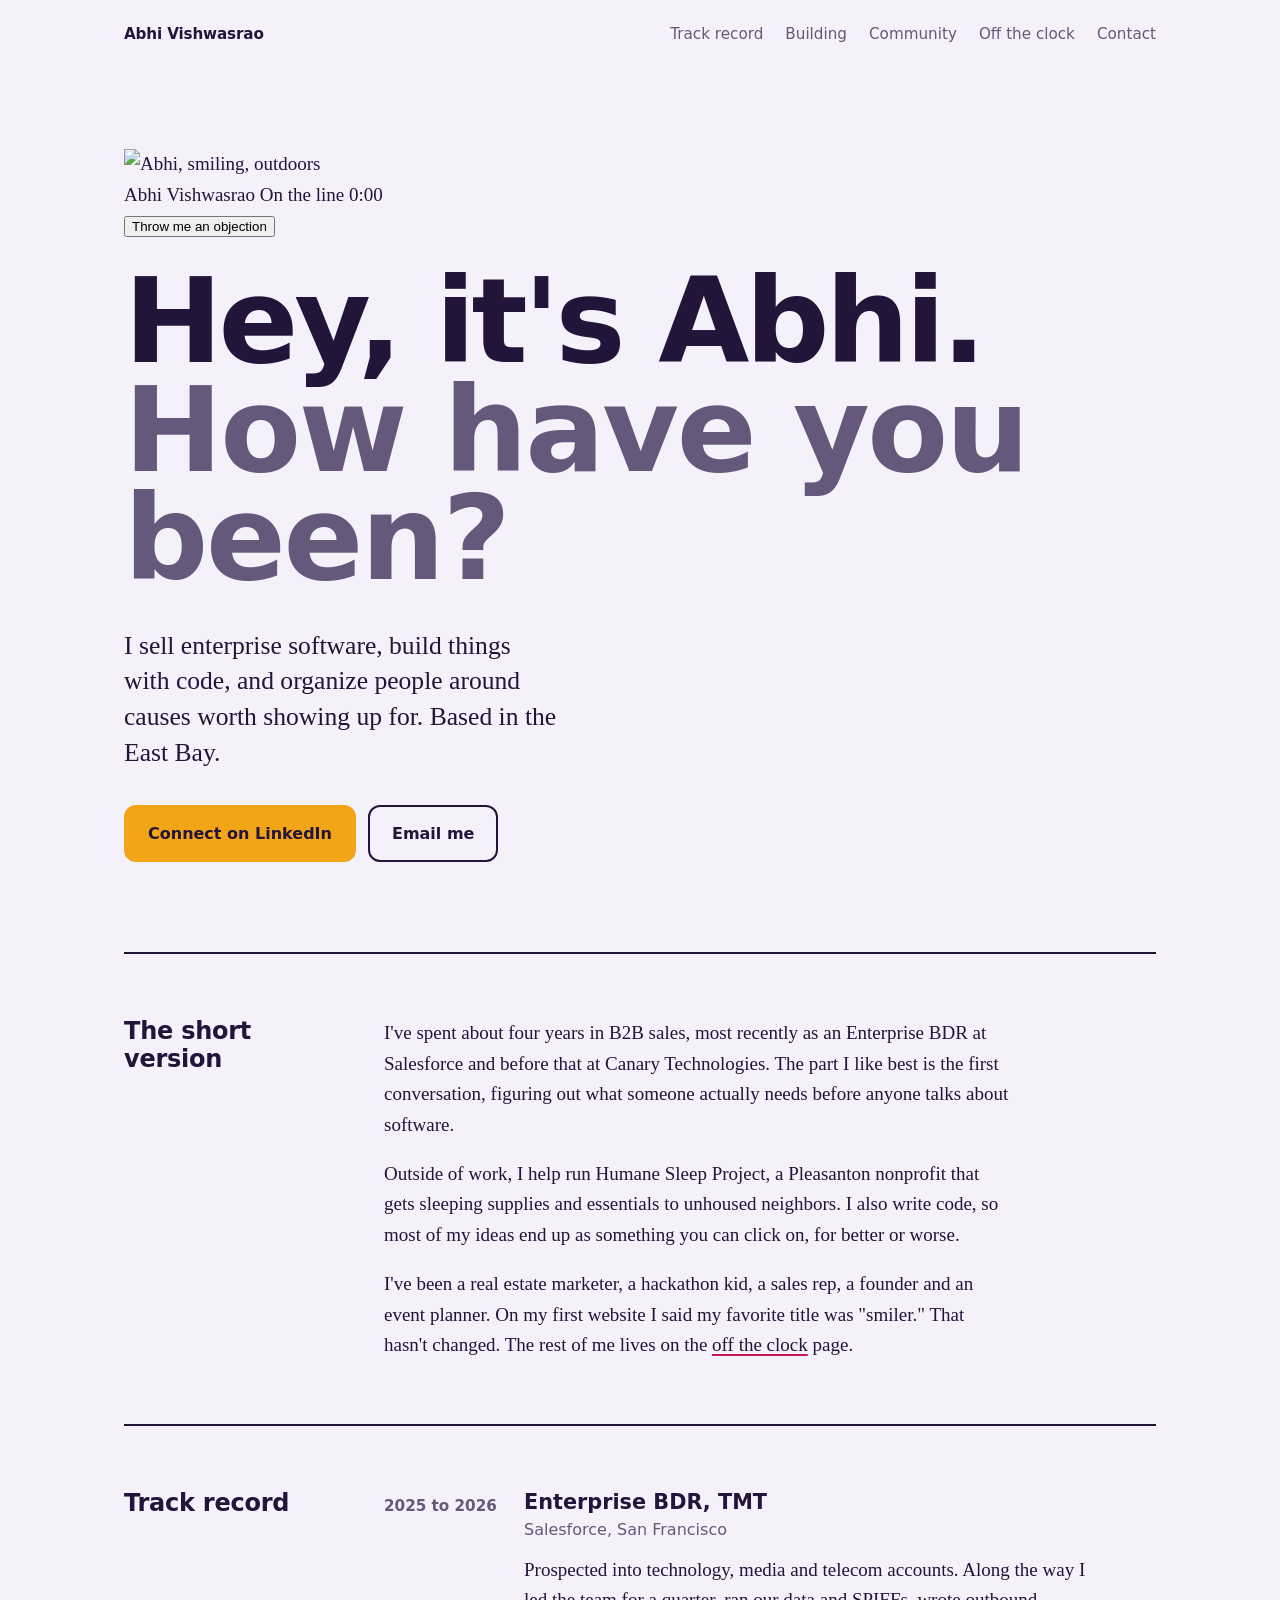
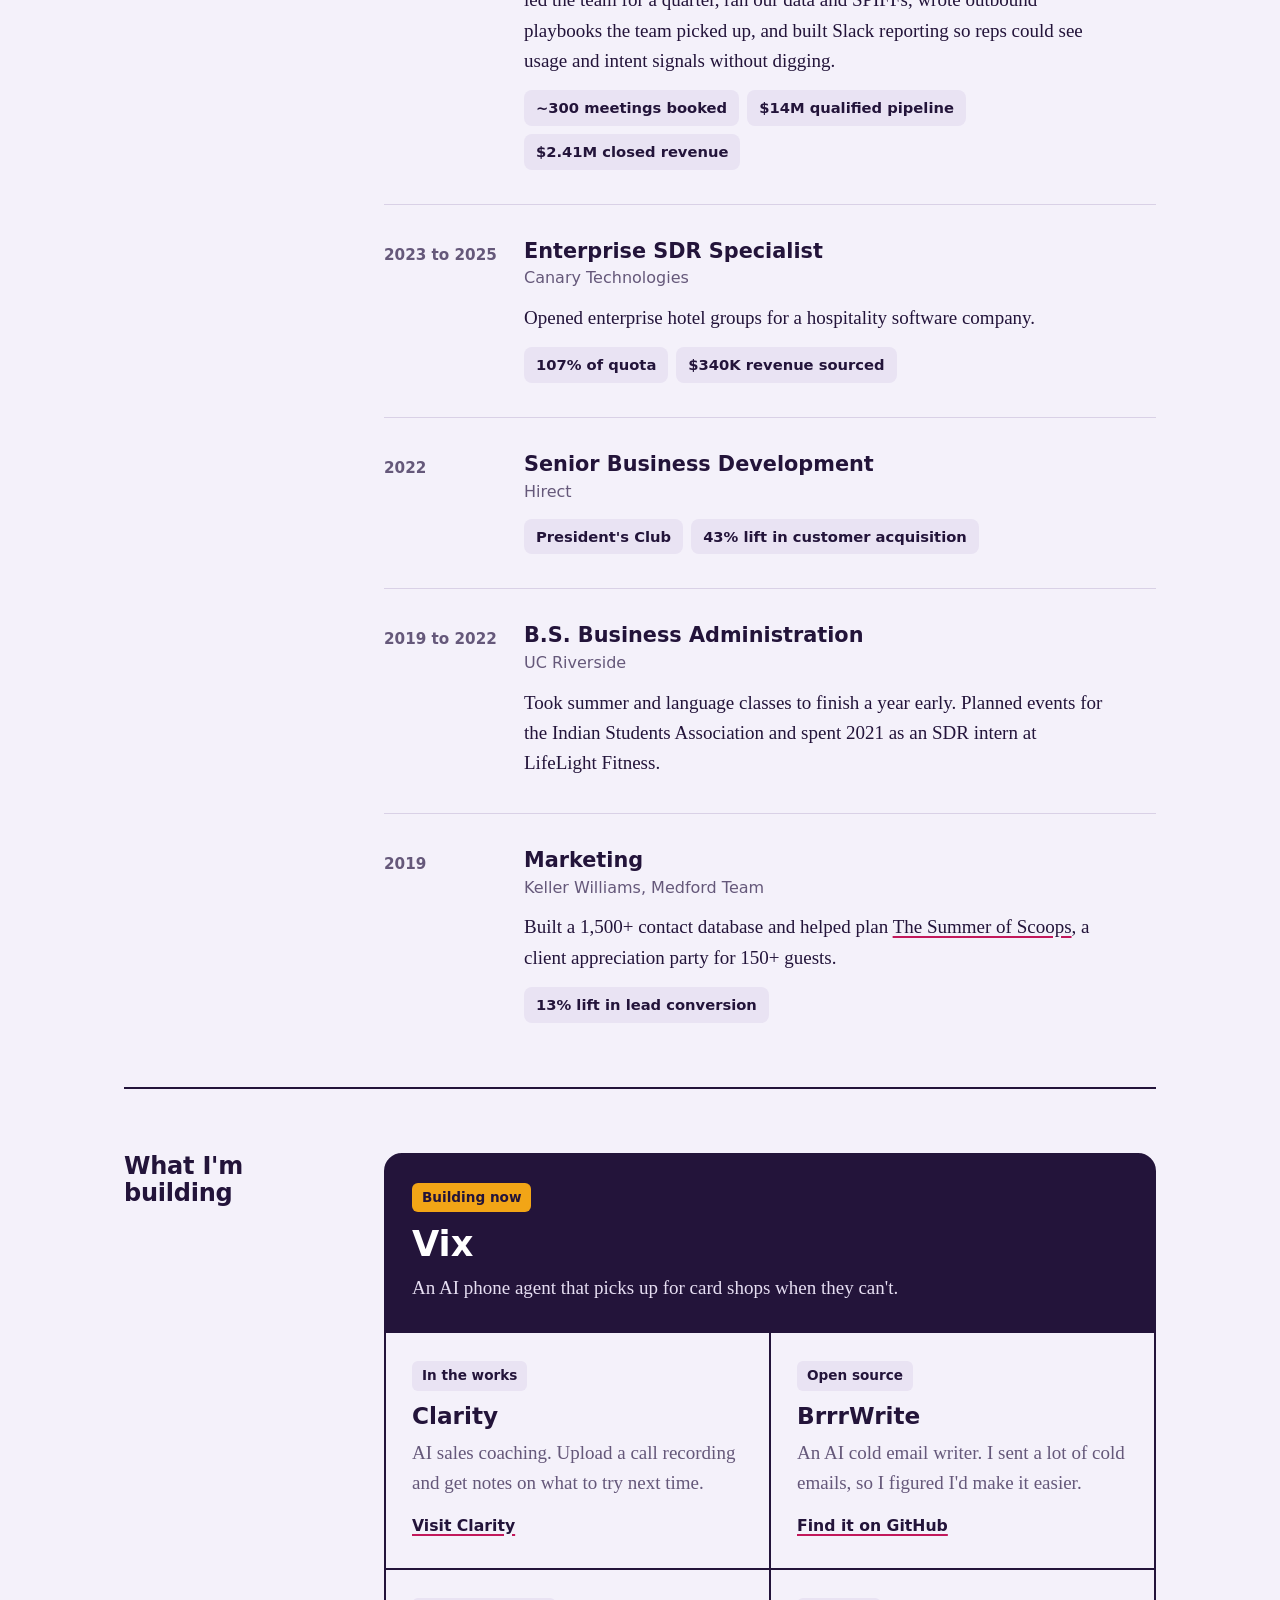
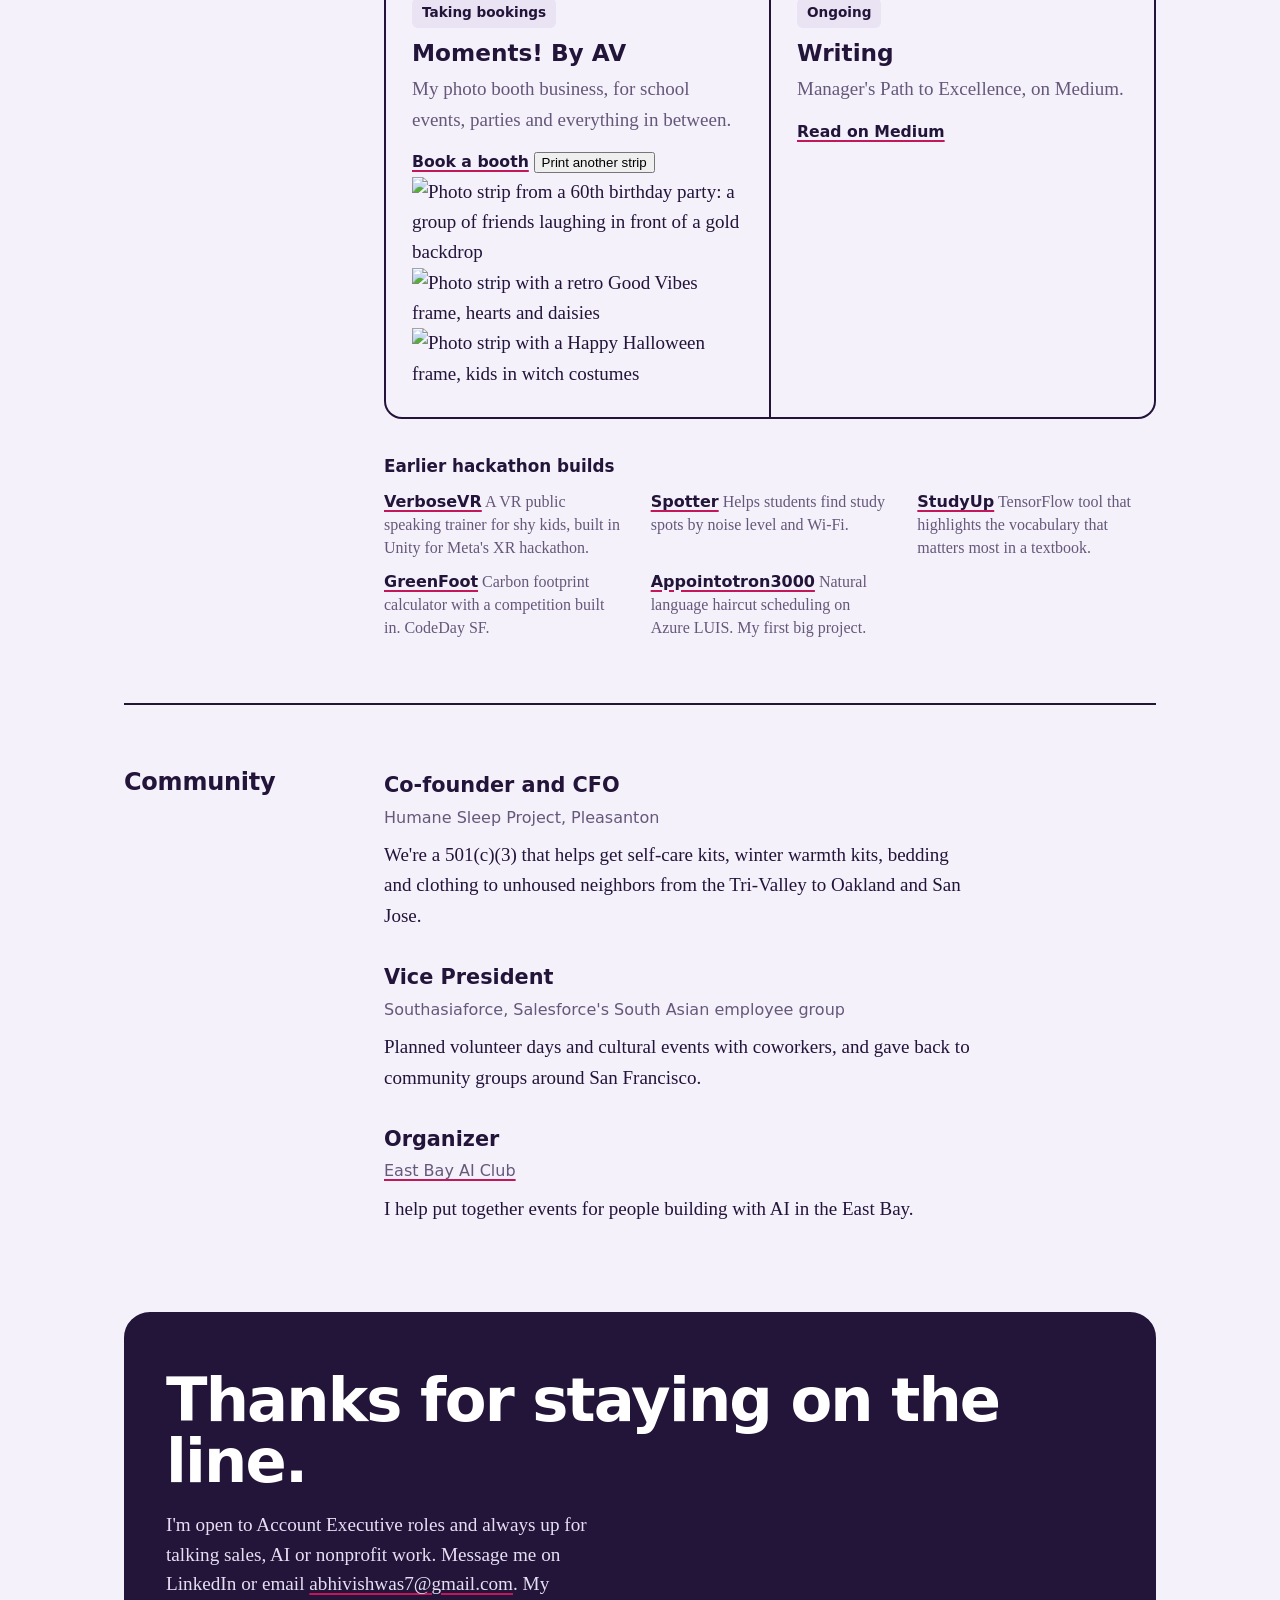
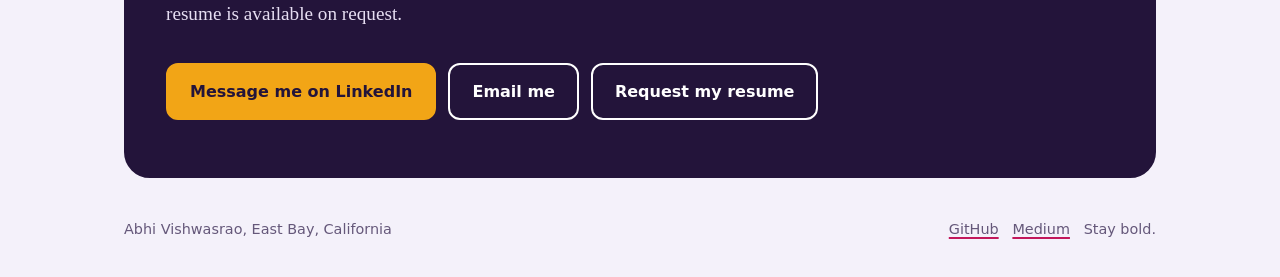
==== commit e2b458d2: "Add files via upload" ====
--- a/index.html
+++ b/index.html
@@ -8,11 +8,19 @@
 <meta property="og:title" content="Abhi Vishwasrao">
 <meta property="og:description" content="Enterprise sales, builder, and community organizer in the East Bay.">
 <meta property="og:url" content="https://abhivishwas.github.io/">
+<meta property="og:type" content="website">
+<meta property="og:image" content="https://abhivishwas.github.io/assets/images/og.jpg">
+<meta property="og:image:width" content="1200">
+<meta property="og:image:height" content="630">
+<meta property="og:image:alt" content="Abhi Vishwasrao smiling, next to the words: Hey, it's Abhi. How have you been?">
+<meta name="twitter:card" content="summary_large_image">
+<meta name="twitter:image" content="https://abhivishwas.github.io/assets/images/og.jpg">
 <link rel="preconnect" href="https://fonts.googleapis.com">
 <link rel="preconnect" href="https://fonts.gstatic.com" crossorigin>
 <link href="https://fonts.googleapis.com/css2?family=Archivo:wdth,wght@62..125,400..900&family=Newsreader:ital,opsz,wght@0,6..72,400..600;1,6..72,400&display=swap" rel="stylesheet">
 <link rel="icon" href="data:image/svg+xml,<svg xmlns='http://www.w3.org/2000/svg' viewBox='0 0 64 64'><rect width='64' height='64' rx='14' fill='%2323143A'/><text x='50%' y='58%' text-anchor='middle' dominant-baseline='middle' font-family='Arial Black,Arial' font-weight='900' font-size='34' fill='%23F2A516'>AV</text></svg>">
 <link rel="stylesheet" href="assets/css/styles.css">
+<script data-goatcounter="https://abhivishwas.goatcounter.com/count" async src="//gc.zgo.at/count.js"></script>
 </head>
 <body>
 <div class="wrap">
@@ -20,7 +28,7 @@
   <header class="top">
     <a class="mark" href="#">Abhi Vishwasrao</a>
     <nav aria-label="Sections">
-      <a href="#record">Track record</a>
+      <a href="#record" class="hide-sm">Track record</a>
       <a href="#building" class="hide-sm">Building</a>
       <a href="#community" class="hide-sm">Community</a>
       <a href="life.html">Off the clock</a>
@@ -30,13 +38,36 @@
 
   <main>
     <section class="hero" aria-labelledby="hi">
-      <div class="call" id="call" role="status" aria-live="off"><span class="dot" aria-hidden="true"></span><span id="calltext">On the line 0:00</span></div>
-      <h1 id="hi">Hey, it's Abhi.<span class="line2">Got thirty seconds?</span></h1>
+      <div class="callerid" id="call">
+        <img src="assets/images/abhi.jpg" alt="Abhi, smiling, outdoors" width="56" height="56">
+        <div class="cid-text">
+          <span class="cid-name">Abhi Vishwasrao</span>
+          <span class="cid-status"><span class="dot" aria-hidden="true"></span><span id="calltext">On the line 0:00</span></span>
+        </div>
+        <button type="button" class="cid-btn" id="objbtn" aria-expanded="false" aria-controls="obj">Throw me an objection</button>
+      </div>
+      <div class="objections" id="obj" hidden>
+        <h2 class="obj-q" id="obj-h">Go ahead. Hit me with one.</h2>
+        <div class="obj-chips" role="group" aria-labelledby="obj-h">
+          <button type="button" data-o="resume">Just send me your resume.</button>
+          <button type="button" data-o="reps">We already have enough reps.</button>
+          <button type="button" data-o="numbers">What are your numbers?</button>
+          <button type="button" data-o="why">Why sales?</button>
+          <button type="button" data-o="no">Not interested.</button>
+        </div>
+        <div class="obj-answer" id="objanswer" hidden>
+          <p class="obj-you" id="objyou"></p>
+          <p class="obj-me"><span class="sr-only">Abhi: </span><span id="objtext" aria-live="polite"></span><span class="caret" aria-hidden="true"></span></p>
+          <a class="btn primary small" id="objcta" href="mailto:abhivishwas7@gmail.com" hidden>Email me</a>
+        </div>
+      </div>
+      <h1 id="hi">Hey, it's Abhi.<span class="line2">How have you been?</span></h1>
       <p class="lede">I sell enterprise software, build things with code, and organize people around causes worth showing up for. Based in the East Bay.</p>
       <div class="actions">
         <a class="btn primary" href="https://www.linkedin.com/in/abhivishwas/">Connect on LinkedIn</a>
-        <a class="btn ghost" href="#record">See the track record</a>
-      </div>
+        <a class="btn ghost" href="mailto:abhivishwas7@gmail.com">Email me</a>
+      </div>
+
     </section>
 
     <section class="block" aria-labelledby="short">
@@ -119,12 +150,6 @@
             <p>An AI phone agent that picks up for card shops when they can't.</p>
           </article>
           <article class="build">
-            <span class="status">Taking bookings</span>
-            <h3>Moments! By AV</h3>
-            <p>My photo booth business, for school events, parties and everything in between.</p>
-            <a class="more" href="https://linktr.ee/momentsbyav">Book a booth</a>
-          </article>
-          <article class="build">
             <span class="status">In the works</span>
             <h3>Clarity</h3>
             <p>AI sales coaching. Upload a call recording and get notes on what to try next time.</p>
@@ -136,7 +161,26 @@
             <p>An AI cold email writer. I sent a lot of cold emails, so I figured I'd make it easier.</p>
             <a class="more" href="https://github.com/AbhiVishwas">Find it on GitHub</a>
           </article>
-          <article class="build">
+          <article class="build moments">
+            <div class="moments-text">
+              <span class="status">Taking bookings</span>
+              <h3>Moments! By AV</h3>
+              <p>My photo booth business, for school events, parties and everything in between.</p>
+              <div class="moments-actions">
+                <a class="more" href="https://linktr.ee/momentsbyav">Book a booth</a>
+                <button type="button" class="print-btn" id="printbtn">Print another strip</button>
+              </div>
+            </div>
+            <div class="booth" aria-label="Sample photo strips from Moments! By AV">
+              <div class="slot" aria-hidden="true"></div>
+              <div class="strip-window">
+                <img class="strip is-on" src="assets/images/strip-party.jpg" alt="Photo strip from a 60th birthday party: a group of friends laughing in front of a gold backdrop" width="400" height="1200">
+                <img class="strip" src="assets/images/strip-goodvibes.jpg" alt="Photo strip with a retro Good Vibes frame, hearts and daisies" width="262" height="724" loading="lazy">
+                <img class="strip" src="assets/images/strip-halloween.jpg" alt="Photo strip with a Happy Halloween frame, kids in witch costumes" width="258" height="726" loading="lazy">
+              </div>
+            </div>
+          </article>
+          <article class="build wide">
             <span class="status">Ongoing</span>
             <h3>Writing</h3>
             <p>Manager's Path to Excellence, on Medium.</p>
@@ -181,35 +225,21 @@
 
     <section class="contact" id="contact" aria-labelledby="contact-h">
       <h2 id="contact-h">Thanks for staying on the line.</h2>
-      <p>I'm open to Account Executive roles and always up for talking sales, AI or nonprofit work. LinkedIn is the fastest way to reach me.</p>
+      <p>I'm open to Account Executive roles and always up for talking sales, AI or nonprofit work. Message me on LinkedIn or email <a href="mailto:abhivishwas7@gmail.com">abhivishwas7@gmail.com</a>. My resume is available on request.</p>
       <div class="actions">
         <a class="btn primary" href="https://www.linkedin.com/in/abhivishwas/">Message me on LinkedIn</a>
-        <a class="btn ghost" href="https://github.com/AbhiVishwas">GitHub</a>
-        <a class="btn ghost" href="https://medium.com/@abhithegobi">Medium</a>
+        <a class="btn ghost" href="mailto:abhivishwas7@gmail.com">Email me</a>
+        <a class="btn ghost" href="mailto:abhivishwas7@gmail.com?subject=Resume%20request&amp;body=Hi%20Abhi%2C%20I%27d%20love%20a%20copy%20of%20your%20resume.%20I%27m%20with%20">Request my resume</a>
       </div>
     </section>
   </main>
 
   <footer>
     <span>Abhi Vishwasrao, East Bay, California</span>
-    <span>Stay bold.</span>
+    <span><a href="https://github.com/AbhiVishwas">GitHub</a> &nbsp; <a href="https://medium.com/@abhithegobi">Medium</a> &nbsp; Stay bold.</span>
   </footer>
 </div>
 
-<script>
-  (function () {
-    var el = document.getElementById('calltext');
-    var pill = document.getElementById('call');
-    var reduce = window.matchMedia && window.matchMedia('(prefers-reduced-motion: reduce)').matches;
-    function done() { pill.classList.add('done'); el.textContent = '0:30. Still here? Let’s talk.'; }
-    if (reduce) { done(); return; }
-    var s = 0;
-    var t = setInterval(function () {
-      s++;
-      if (s >= 30) { clearInterval(t); done(); return; }
-      el.textContent = 'On the line 0:' + (s < 10 ? '0' + s : s);
-    }, 1000);
-  })();
-</script>
+<script src="assets/js/home.js" defer></script>
 </body>
 </html>
